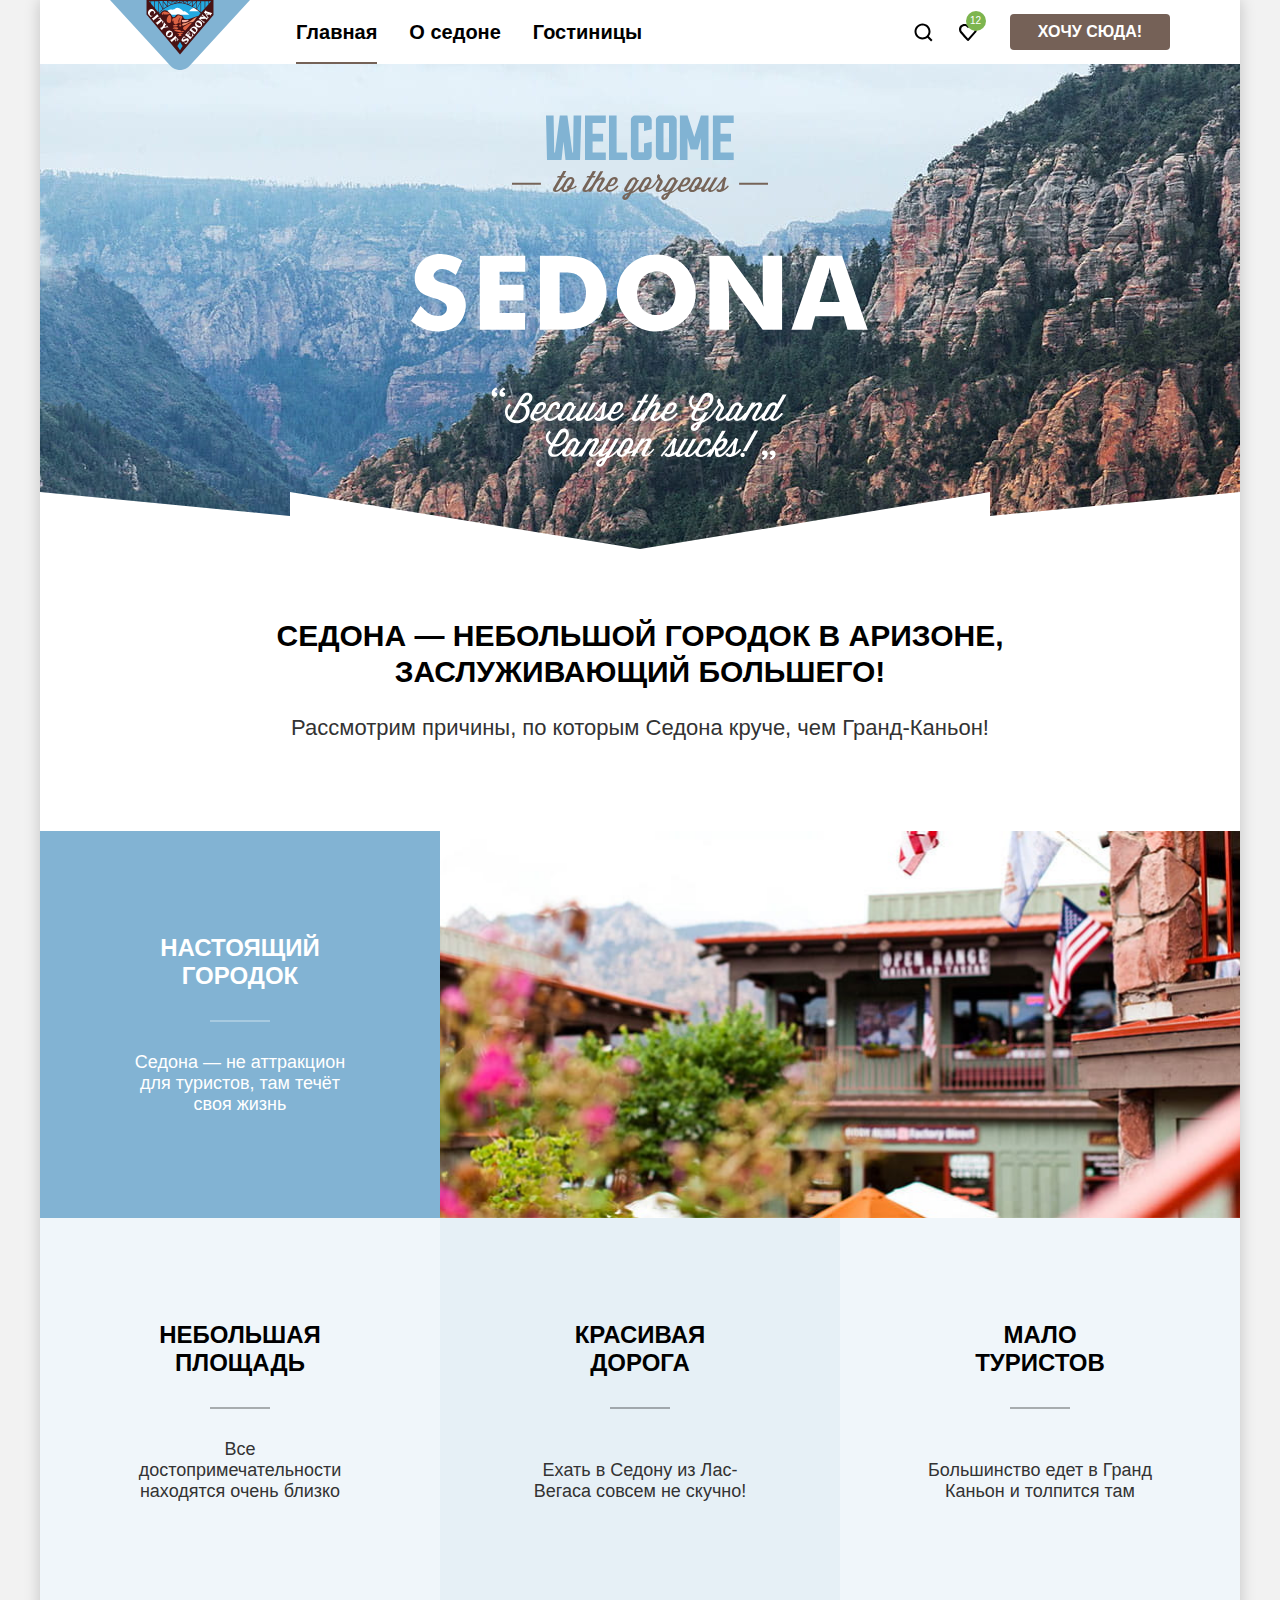
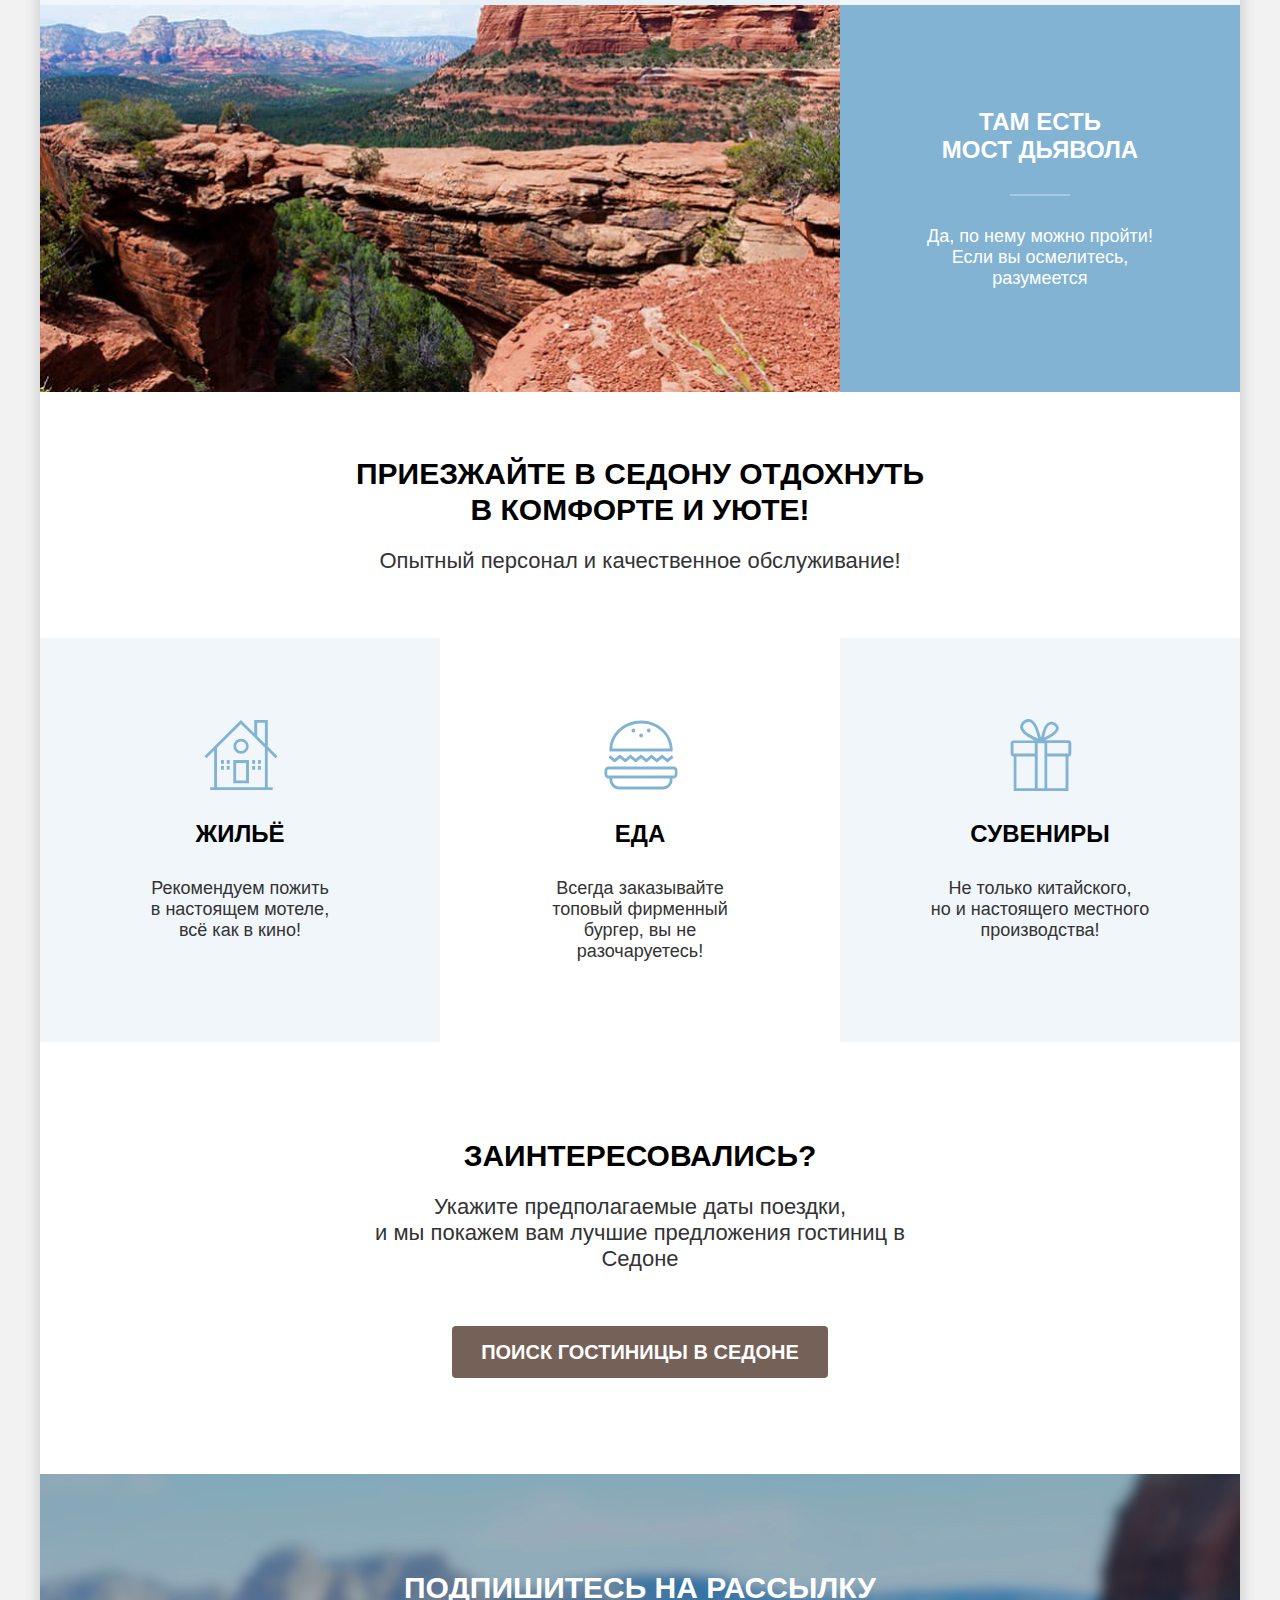
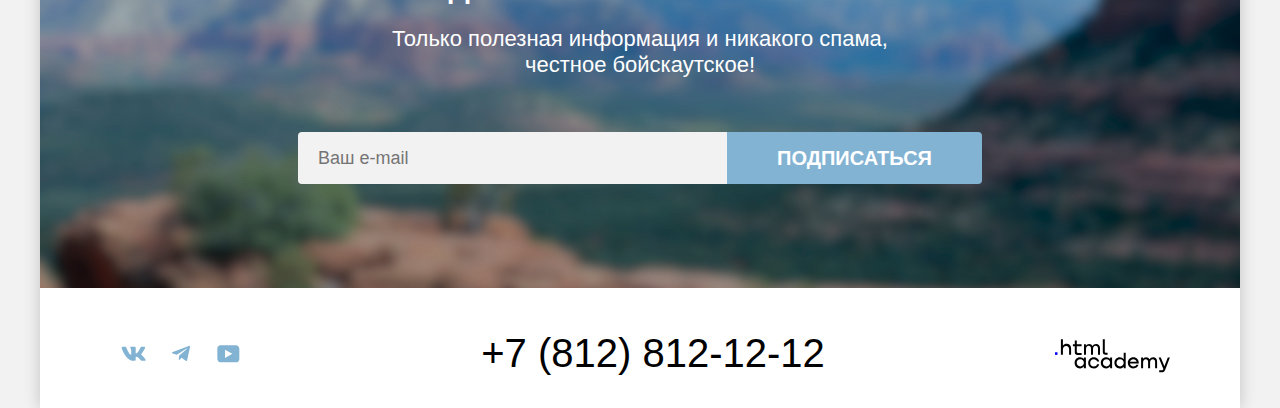
==== index.html @ 61ff50b8 "Вносит корректировки по декоративным элементам" ====
<!DOCTYPE html>
<html lang="ru">
  <head>
    <meta charset="utf-8">
    <title>HTML Academy: Седона</title>
    <link rel="stylesheet" href="styles/styles.css">
  </head>
  <body>
    <div class="page-container">
      <header class="page-header">
        <a class="nav-logo" href="index.html">
          <img class="logo" src="images/logo-sedona.svg" width="140" height="70" alt="Логотип города Седона">
        </a>

        <nav class="navigation">
          <ul class="navigation-list">
            <li class="navigation-item">
              <a class="navigation-link navigation-link-current" href="#">Главная</a>
            </li>
            <li class="navigation-item">
              <a class="navigation-link" href="#">О седоне</a>
            </li>
            <li class="navigation-item">
              <a class="navigation-link" href="catalog.html">Гостиницы</a>
            </li>
          </ul>

          <ul class="navigation-user">
            <li class="navigation-user-item">
              <a class="navigation-link navigation-link-search" href="#">
                <span class="visually-hidden">Поиск</span>
              </a>
            </li>
            <li class="navigation-user-item">
              <a class="navigation-link navigation-link-favorites" href="#">
                <span class="visually-hidden">Сохраненное</span>
                <span class="number-of-likes">12</span>
              </a>
            </li>
            <li class="navigation-button-item">
              <a class="button link-button" href="#">Хочу сюда!</a>
            </li>
          </ul>
        </nav>
      </header>

      <main class="main-index">

        <section class="hero">
          <h1 class="visually-hidden">Сайт поиска отелей в городке Седона</h1>
          <img class="hero-image" src="images/welcome-to-sedona.svg" width="458" height="352" alt="Welcome to the gorgeous Sedona. Because the Grand Canyon sucks!">
        </section>

        <section class="advantages">

          <h2 class="visually-hidden">Преимущества</h2>
          <p class="lead-section">Седона — небольшой городок в Аризоне, <br>заслуживающий большего!</p>
          <p class="text-section">Рассмотрим причины, по которым Седона круче, чем Гранд-Каньон!</p>

          <ul class="advantages-list">
            <li class="advantages-item advantages-real-town">
              <div class="advantages-text">
                <h3 class="caption">Настоящий <br>городок</h3>
                <p class="desc">Седона — не аттракцион для туристов, там течёт своя жизнь</p>
              </div>
              <img class="advantages-item-hotel" src="images/advantages-photo-1.jpg" width="800" height="385" alt="Внешний вид одного из отелей городка">
            </li>
            <li class="advantages-item advantages-small-square">
              <h3 class="caption">Небольшая <br>площадь</h3>
              <p class="desc">Все достопримечательности находятся очень близко</p>
            </li>
            <li class="advantages-item advantages-beautiful-road">
              <h3 class="caption">Красивая <br>дорога</h3>
              <p class="desc">Ехать в Седону из Лас-Вегаса совсем не скучно!</p>
            </li>
            <li class="advantages-item advantages-tourists">
              <h3 class="caption">Мало <br>туристов</h3>
              <p class="desc">Большинство едет в Гранд Каньон и толпится там</p>
            </li>
            <li class="advantages-item advantages-devils-bridge">
              <img class="advantages-item-canyon" src="images/advantages-photo-2.jpg" width="800" height="385" alt="Вид со смотровой площадки каньона">
              <div class="advantages-text">
                <h3 class="caption">Там есть <br>мост дьявола</h3>
                <p class="desc">Да, по нему можно пройти! Если вы осмелитесь, разумеется</p>
              </div>
            </li>
          </ul>
        </section>

        <section class="benefits">

          <h2 class="visually-hidden">Все для комфорта</h2>
          <span class="lead-section benefits-lead">Приезжайте в Седону отдохнуть<br> в комфорте и уюте!</span>
          <p class="text-section benefits-text">Опытный персонал и качественное обслуживание!</p>

          <ul class="benefits-list">
            <li class="benefits-item benefits-icon-house">
              <h3 class="caption">Жильё</h3>
              <p class="desc">Рекомендуем пожить <br>в настоящем мотеле, <br>всё как в кино!</p>
            </li>
            <li class="benefits-item benefits-item-foot">
              <h3 class="caption">Еда</h3>
              <p class="desc">Всегда заказывайте <br>топовый фирменный бургер, вы не разочаруетесь!</p>
            </li>
            <li class="benefits-item benefits-icon-present">
              <h3 class="caption">Сувениры</h3>
              <p class="desc">Не только китайского, <br>но и настоящего местного производства!</p>
            </li>
          </ul>
        </section>

        <section class="search-hotel">
          <div class="search-hotel-container">
            <h2 class="visually-hidden">Поиск гостиницы</h2>
            <span class="lead-section search-hotel-lead">Заинтересовались?</span>
            <p class="text-section search-hotel-text">Укажите предполагаемые даты поездки,<br>и мы покажем вам лучшие предложения гостиниц в Седоне</p>
            <a class="button link-button search-hotel-button" href="#">ПОИСК ГОСТИНИЦЫ В седоне</a>
          </div>
        </section>

        <section class="subscribe main-subscribe">
          <h2 class="visually-hidden">Подписка на рассылку</h2>
          <div class="subscribe-section">
            <span class="lead-section subscribe-lead">Подпишитесь на рассылку</span>
            <p class="text-section subscribe-text">Только полезная информация и никакого спама,<br> честное бойскаутское!</p>
            <form class="subscribe-form" action="https://echo.htmlacademy.ru/" method="post">
              <label class="visually-hidden" for="email-form">
                e-mail
              </label>
              <input class="e-mail" type="email" name="e-mail" id="email-form" placeholder="Ваш e-mail" required>
              <button class="button subscribe-button" type="submit">Подписаться</button>
            </form>
          </div>
        </section>

      </main>

      <footer class="page-footer">

        <section class="socials">
          <h2 class="visually-hidden">Мы в социальных сетях</h2>
          <ul class="socials-list">
            <li class="socials-item">
              <a class="socials-link" href="https://vk.com/htmlacademy">
                <svg aria-hidden="true" focusable="false" width="48" height="41" viewBox="0 0 48 41" fill="none" xmlns="http://www.w3.org/2000/svg">
                  <path fill-rule="evenodd" clip-rule="evenodd" d="M35.1164 14.8044C35.2824 14.2584 35.1164 13.8564 34.3214 13.8564H31.6964C31.0284 13.8564 30.7204 14.2034 30.5534 14.5864C30.5534 14.5864 29.2184 17.7824 27.3274 19.8584C26.7154 20.4604 26.4374 20.6514 26.1034 20.6514C25.9364 20.6514 25.6854 20.4604 25.6854 19.9134V14.8044C25.6854 14.1484 25.5014 13.8564 24.9454 13.8564H20.8174C20.4004 13.8564 20.1494 14.1604 20.1494 14.4494C20.1494 15.0704 21.0954 15.2144 21.1924 16.9624V20.7604C21.1924 21.5934 21.0394 21.7444 20.7054 21.7444C19.8154 21.7444 17.6504 18.5334 16.3654 14.8594C16.1164 14.1444 15.8644 13.8564 15.1934 13.8564H12.5664C11.8164 13.8564 11.6664 14.2034 11.6664 14.5864C11.6664 15.2684 12.5564 18.6564 15.8114 23.1374C17.9814 26.1974 21.0364 27.8564 23.8194 27.8564C25.4884 27.8564 25.6944 27.4884 25.6944 26.8534V24.5404C25.6944 23.8034 25.8524 23.6564 26.3814 23.6564C26.7714 23.6564 27.4384 23.8484 28.9964 25.3234C30.7764 27.0724 31.0694 27.8564 32.0714 27.8564H34.6964C35.4464 27.8564 35.8224 27.4884 35.6064 26.7604C35.3684 26.0364 34.5184 24.9854 33.3914 23.7384C32.7794 23.0284 31.8614 22.2634 31.5824 21.8804C31.1934 21.3894 31.3044 21.1704 31.5824 20.7334C31.5824 20.7334 34.7824 16.3074 35.1154 14.8044H35.1164Z" fill="#83B3D3"/>
                  </svg>
                <span class="visually-hidden">ВКонтакте</span>
              </a>
            </li>
            <li class="socials-item">
              <a class="socials-link" href="https://t.me/htmlacademy">
                <svg aria-hidden="true" focusable="false" width="48" height="41" viewBox="0 0 48 41" fill="none" xmlns="http://www.w3.org/2000/svg">
                  <path d="M31.785 12.9557L15.8405 19.1042C14.7523 19.5413 14.7586 20.1483 15.6408 20.419L19.7344 21.696L29.2058 15.7201C29.6537 15.4477 30.0629 15.5942 29.7265 15.8928L22.0528 22.8183H22.051L22.0528 22.8192L21.7705 27.0387C22.1841 27.0387 22.3667 26.8489 22.5987 26.625L24.5871 24.6915L28.7229 27.7464C29.4855 28.1664 30.0332 27.9506 30.2229 27.0405L32.9379 14.2453C33.2158 13.1311 32.5126 12.6266 31.785 12.9557Z" fill="currentColor"/>
                  </svg>
                <span class="visually-hidden">Телеграм</span>
              </a>
            </li>
            <li class="socials-item">
              <a class="socials-link" href="https://www.youtube.com/user/htmlacademyru">
                <svg aria-hidden="true" focusable="false" width="48" height="41" viewBox="0 0 48 41" fill="none" xmlns="http://www.w3.org/2000/svg">
                  <path d="M31.9402 12.3564H16.5074C14.6467 12.3564 13.3333 13.9502 13.3333 15.7564V25.8502C13.3333 27.7627 14.6467 29.3564 16.5074 29.3564H32.1591C33.8009 29.3564 35.3333 27.7627 35.3333 25.9564V15.7564C35.1143 13.9502 33.8009 12.3564 31.9402 12.3564ZM20.9949 24.8939V16.8189L28.3283 20.8564L20.9949 24.8939Z" fill="#83B3D3"/>
                  </svg>
                <span class="visually-hidden">Youtube</span>
              </a>
            </li>
          </ul>
        </section>

        <!--<div class="phone">-->
        <a class="phone-number" href="tel:+78128121212">+7 (812) 812-12-12</a>

        <a class="copyright-logo" href="https://htmlacademy.ru/">
          <svg width="115" height="34" viewBox="0 0 115 34" fill="currentColor" xmlns="http://www.w3.org/2000/svg">
            <path d="M0 13.2564V15.8564H2.5V13.2564H0Z" fill="currentColor"/>
            <path d="M11.6 4.85645C10 4.85645 8.8 5.55645 8 6.55645H7.9V0.356445H5.9V15.8564H7.9V10.5564C7.9 8.45645 9.2 6.95645 11.2 6.95645C13 6.95645 14.1 8.35645 14.1 10.1564V15.8564H16.1V9.75644C16.2 6.75644 14.3 4.85645 11.6 4.85645Z" fill="black"/>
            <path d="M26.6 5.15645H21.8V1.45645H19.8V5.25645H17.9V7.25645H19.8V13.2564C19.8 14.9564 20.8 15.9564 22.5 15.9564H26.6V13.9564H22.9C22.2 13.9564 21.8 13.5564 21.8 12.8564V7.15645H26.6V5.15645Z" fill="black"/>
            <path d="M41.1 4.95645C39.5 4.95645 38.2 5.75644 37.6 7.05645H37.5C36.9 5.85645 35.7 4.95645 34.1 4.95645C32.7 4.95645 31.6 5.75645 31 6.75645H30.9V5.15645H29V15.7564H31V10.3564C31 8.35645 32 6.85645 33.6 6.85645C35.1 6.85645 36 7.85645 36 9.45645V15.7564H38V10.1564C38 7.75645 39.4 6.85645 40.6 6.85645C42.1 6.85645 43 7.85645 43 9.45645V15.7564H45V9.25644C45.1 6.75644 43.6 4.95645 41.1 4.95645Z" fill="black"/>
            <path d="M47.8 13.0564C47.8 14.7564 48.8 15.7564 50.6 15.7564H52.6V13.7564H50.9C50.2 13.7564 49.8 13.3564 49.8 12.6564V0.356445H47.8V13.0564Z" fill="black"/>
            <path d="M28.9 20.0564C28 18.9564 26.7 18.2564 25 18.2564C21.9 18.2564 19.6 20.5564 19.6 23.8564C19.6 27.1564 21.9 29.4564 25 29.4564C26.8 29.4564 28 28.6564 28.8 27.5564H28.9V29.1564H30.9V18.5564H28.9V20.0564ZM25.3 27.4564C23.1 27.4564 21.7 25.8564 21.7 23.8564C21.7 21.8564 23.1 20.2564 25.3 20.2564C27.5 20.2564 28.9 21.8564 28.9 23.8564C28.9 25.7564 27.5 27.4564 25.3 27.4564Z" fill="black"/>
            <path d="M44.2 22.3564C43.7 19.9564 41.6 18.2564 38.8 18.2564C35.4 18.2564 33.2 20.7564 33.2 23.8564C33.2 26.9564 35.4 29.4564 38.8 29.4564C41.6 29.4564 43.7 27.6564 44.2 25.2564H42.1C41.7 26.5564 40.4 27.5564 38.8 27.5564C36.6 27.5564 35.2 25.9564 35.2 23.9564C35.2 21.9564 36.6 20.3564 38.8 20.3564C40.4 20.3564 41.6 21.3564 42.1 22.5564H44.2V22.3564Z" fill="black"/>
            <path d="M55.1 20.0564C54.2 18.9564 52.9 18.2564 51.2 18.2564C48.1 18.2564 45.8 20.5564 45.8 23.8564C45.8 27.1564 48.1 29.4564 51.2 29.4564C53 29.4564 54.2 28.6564 55 27.5564H55.1V29.1564H57.1V18.5564H55.1V20.0564ZM51.5 27.4564C49.3 27.4564 47.9 25.8564 47.9 23.8564C47.9 21.8564 49.3 20.2564 51.5 20.2564C53.7 20.2564 55.1 21.8564 55.1 23.8564C55.1 25.7564 53.6 27.4564 51.5 27.4564Z" fill="black"/>
            <path d="M68.7 20.1564C67.8 19.0564 66.5 18.2564 64.8 18.2564C61.7 18.2564 59.4 20.5564 59.4 23.8564C59.4 27.1564 61.6 29.4564 64.8 29.4564C66.5 29.4564 67.8 28.6564 68.6 27.6564H68.7V29.1564H70.7V13.7564H68.7V20.1564ZM65.1 27.4564C62.9 27.4564 61.5 25.8564 61.5 23.8564C61.5 21.8564 62.9 20.2564 65.1 20.2564C67.3 20.2564 68.7 21.8564 68.7 23.8564C68.6 25.8564 67.2 27.4564 65.1 27.4564Z" fill="black"/>
            <path d="M78.3 18.2564C75 18.2564 72.8 20.7564 72.8 23.8564C72.8 26.8564 74.9 29.4564 78.3 29.4564C80.8 29.4564 82.8 28.1564 83.5 25.8564H81.4C80.9 26.8564 79.8 27.4564 78.4 27.4564C76.5 27.4564 75.1 26.1564 75 24.5564H83.8C84 20.9564 81.8 18.2564 78.3 18.2564ZM78.3 20.1564C80 20.1564 81.3 21.1564 81.6 22.7564H75.1C75.4 21.2564 76.6 20.1564 78.3 20.1564Z" fill="black"/>
            <path d="M98.2 18.2564C96.6 18.2564 95.3 19.0564 94.6 20.2564H94.5C93.9 19.0564 92.7 18.2564 91.1 18.2564C89.7 18.2564 88.6 18.9564 88 20.0564V18.5564H86.1V29.1564H88.1V23.7564C88.1 21.7564 89.1 20.3564 90.7 20.2564C92.2 20.2564 93.1 21.2564 93.1 22.8564V29.1564H95.1V23.5564C95.1 21.1564 96.5 20.2564 97.7 20.2564C99.2 20.2564 100.1 21.2564 100.1 22.8564V29.1564H102.1V22.6564C102.2 20.0564 100.7 18.2564 98.2 18.2564Z" fill="black"/>
            <path d="M109.4 27.3564L105.8 18.4564H103.6L108.4 30.0564C108.1 30.9564 107.7 31.2564 106.7 31.2564H104.2V33.2564H106.7C108.5 33.2564 109.5 32.4564 110.2 30.6564L114.9 18.4564H112.8L109.4 27.3564Z" fill="black"/>
            </svg>
        </a>

      </footer>
    </div>
  </body>
</html>
---- styles/styles.css ----
@font-face{
  font-family: "PT Sans";
  font-weight: 400;
  font-style: normal;
  src: url(../fonts/ptsans-400.woff2) format(woff2);
  font-display: swap;
}

@font-face{
  font-family: "PT Sans";
  font-weight: 700;
  font-style: normal;
  src: url(../fonts/ptsans-700.woff2) format(woff2);
  font-display: swap;
}

html{
  height: 100%;
}

body{
  margin: 0;
  height: 100%;
  font-family: "PT Sans", sans-serif;
  font-size: 18px;
  line-height: 21px;
  color: #333333;
  background-color: #F2F2F2;
}

.button{
  font-family: inherit;
  color: #ffffff;
  text-align: center;
  text-decoration: none;
  text-transform: uppercase;
  background-color: #83B3D3;
  border-radius: 4px;
  font-size: 16px;
  font-weight: 700;
  line-height: 20px;
  padding: 8px 10px;
  box-sizing: border-box;
  border: none;
  cursor: pointer;
  display: inline-block;
}

.button:hover{
  background-color: #68A2CA;
}

.button:focus{
  background-color: #68A2CA;
}

.button:active{
  background-color: #68A2CA;
  color: #FFFFFF4D;
}

.button:disabled{
  background-color: #E5E5E5;
}

.link-button{
  font-family: inherit;
  background-color: #756157;
  display: block;
  cursor: pointer;
}

.link-button:hover{
  background-color: #615048;
}

.link-button:focus{
  background-color: #615048;
}

.link-button:active{
  background-color: #756157;
  color: #FFFFFF4D;
}

.link-button:disabled{
  background-color: #E5E5E5;
}

.active-button{
  background-color: #7DB54F;
}

.active-button:hover{
  background-color: #6C9E42;
}

.active-button:focus{
  background-color: #6C9E42;
}

.active-button:active{
  background-color: #7DB54F;
  color: #FFFFFF4D;
}

.active-button:disabled{
  background-color: #E5E5E5;
}

.visually-hidden {
  position: absolute;
  width: 1px;
  height: 1px;
  margin: -1px;
  padding: 0;
  border: none;
  clip: rect(0 0 0 0);
  overflow: hidden;
}

.page-container{
  display: flex;
  flex-direction: column;
  background-color: #ffffff;
  box-shadow: 0px 0px 15px 0px rgba(0, 0, 0, 0.20);
  min-height: 100%;
  margin: 0 auto;
  width: 1200px;
}

.page-header{
  display: flex;
  padding: 0 70px;
}

.nav-logo{
  margin-right: 30px;
  margin-bottom: -6px;
  display: block;
  z-index: 1;
}

.logo{
  display: block;
}

.navigation{
  display: flex;
  justify-content: space-between;
  width: 890px;
}

.navigation-link{
  font-family: inherit;
  font-size: 20px;
  line-height: 24px;
  font-weight: 700;
  color: #000000;
  text-decoration: none;
  display: block;
  padding: 20px 16px;
  position: relative;
}

.navigation-link-current::after{
  content: "";
  position: absolute;
  width: inherit;
  height: 2px;
  background-color: #756257;
  bottom: 0;
  left: 16px;
  right: 16px;
}

.navigation-list{
  margin: 0;
  padding: 0;
  display: flex;
  flex-wrap: wrap;
  align-items: center;
  list-style-type: none;
}

.navigation-user{
  margin: 0;
  padding: 0;
  display: flex;
  flex-wrap: wrap;
  align-items: center;
  list-style-type: none;
}

.navigation-link-search,
.navigation-link-favorites{
  box-sizing: border-box;
  min-width: 44px;
  min-height: 64px;
  padding: 12px 22px;
}

.navigation-link-search{
  background-image: url(../images/search.svg);
  background-position: center;
  background-repeat: no-repeat;
}

.navigation-link-favorites{
  display: flex;
  flex-direction: column-reverse;
  justify-content: flex-end;
  background-image: url(../images/heart.svg);
  background-position: center;
  background-repeat: no-repeat;
  padding: 0;
}

.number-of-likes{
  padding: 5px 5px 5px 4px;
  box-sizing: border-box;
  min-width: 20px;
  min-height: 20px;
  font-size: 10px;
  line-height: 10px;
  font-weight: 400;
  color: #ffffff;
  background-color: #7DB54F;
  border-radius: 10px;
  align-self: flex-end;
  margin: 11px 4px 33px 20px;
}

.navigation-button-item{
  margin-left: 20px;
  min-width: 160px;
}

.main-index,
.main-inner{
  flex-grow: 1;
  text-align: center;
}

.hero{
  color: #000000;
  background-color: rgba(131, 179, 211, 0.2);
  background-size: contain, cover;
  background-image: url(../images/divider.svg), url(../images/index-background.jpg);  /*отображается некорректно*/
  background-repeat: no-repeat;
  background-position: bottom, center;
  padding-top: 51px;
  padding-bottom: 82px;
  object-fit: cover;
  max-width: 100%;
  height: 100%;
}

.hero-image{
  margin-left: auto;
  margin-right: auto;
  display: block;
}

.lead-section{
  display: block;
  color: #000000;
  font-size: 30px;
  font-weight: 700;
  line-height: 36px;
  text-transform: uppercase;
  padding-top: 69px;
  margin-top: 0;
  margin-bottom: 25px;
}

.text-section{
  font-size: 22px;
  font-weight: 400;
  line-height: 26px;
  padding-bottom: 69px;
  margin: 0;
  margin-bottom: 21px;
}

.advantages-list{
  margin: 0;
  padding: 0;
  display: flex;
  flex-wrap: wrap;
  list-style-type: none;
}

.advantages-item{
  display: flex;
  justify-content: space-between;
  width: 100%;
}

.advantages-text{
  padding: 103px 85px;
}

.desc{
  font-size: 18px;
  font-weight: 400;
  line-height: 21px;
  padding: 0;
  margin: 0;
}

.caption{
  color: #000000;
  font-size: 24px;
  font-weight: 700;
  line-height: 28px;
  text-transform: uppercase;
  padding: 0;
  margin: 0;
}

.advantages-text .caption,
.advantages-text .desc{
  color: #ffffff;
}

.advantages-item-hotel,
.advantages-item-canyon{
  display: block;
  object-fit: cover;
  max-width: 100%;
  height: 100%;
}

.advantages-real-town,
.advantages-devils-bridge{
  background-color: #82B3D3;
  background-size: cover;
  background-repeat: no-repeat;
}

.advantages-small-square,
.advantages-tourists{
  background-color: rgba(131, 179, 211, 0.12);
  flex-direction: column;
  box-sizing: border-box;
  width: 400px;
  padding: 103px 85px;
}

.advantages-beautiful-road{
  background-color: rgba(131, 179, 211, 0.20);
  flex-direction: column;
  box-sizing: border-box;
  width: 400px;
  padding: 103px 85px;
}

.advantages-item .caption::after{
  content: "";
  display: block;
  border-bottom: 2px solid rgba(0, 0, 0, 0.30);
  width: 60px;
  margin: 30px auto;
}

.advantages-real-town .caption::after,
.advantages-devils-bridge .caption::after{
  border-color: #FFFFFF4D;
}

.benefits-lead{
  display: block;
  padding-top: 64px;
  margin-bottom: 20px;
}

.benefits-text{
  margin: 0;
  padding-bottom: 64px;
}

.benefits-list{
  margin: 0;
  padding: 0;
  display: flex;
  flex-wrap: wrap;
  list-style-type: none;
}

.benefits-item{
  background-color: rgba(131, 179, 211, 0.12);
  display: flex;
  flex-direction: column;
  box-sizing: border-box;
  width: 400px;
  padding: 152px 85px 80px 85px;
  background-size: 75px 72px;
  background-repeat: no-repeat;
  background-position: 50% 81px;
}

.benefits-item .caption{
  margin-top: 30px;
  margin-bottom: 30px;
}

.benefits-icon-house{
  background-image: url(../images/icon-house-advantage.svg);
}

.benefits-item-foot{
  background-color: #ffffff;
  background-image: url(../images/icon-burger-advantage.svg);
}

.benefits-icon-present{
  background-image: url(../images/icon-present-advantage.svg);
}

.search-hotel{
 padding: 96px 304px;
}

.search-hotel-container{
  min-width: 592px;
  align-items: center;
}

.search-hotel-lead{
  padding: 0;
  margin-bottom: 20px;
}

.search-hotel-text{
  padding: 0;
  margin-bottom: 54px;
}

.search-hotel-button{
  width: 376px;
  box-sizing: border-box;
  font-size: 20px;
  font-weight: 700;
  line-height: 36px;
  color: #ffffff;
  margin: 0 auto;
}

.subscribe{
  padding: 96px 258px 104px 258px;
}

.subscribe-section{
  width: 684px;
}

.subscribe-section .lead-section{
  margin-bottom: 20px;
  padding: 0;
}

.subscribe-section .text-section{
  margin-bottom: 54px;
  padding: 0;
}

.subscribe-form{
  display: flex;
  width: 100%;
}

.main-subscribe{
  color: #ffffff;
  background-color: #82B3D3;
  background-image: url(../images/subscribe-background.jpg);
  background-repeat: no-repeat;
  background-size: cover;
  object-fit: cover;
  max-width: 100%;
  height: 100%;
}

.subscribe-lead,
.subscribe-text{
  color: #ffffff;
}

.e-mail{
  font-family: inherit;
  color: #000000;
  font-size: 18px;
  font-weight: 400;
  line-height: 24px;
  background-color: #F2F2F2;
  padding: 12px 20px;
  width: 412px;
  border-radius: 4px 0px 0px 4px;
  border: none;
}

.subscribe-button{
  font-size: 20px;
  font-weight: 700;
  line-height: 36px;
  padding: 8px 50px;
  width: auto;
  border-radius: 0px 4px 4px 0px;
}

.subscribe-button:disabled{
  background-color: #E5E5E5;
}

.page-footer{
  display: flex;
  justify-content: space-between;
  padding: 40px 70px 30px 70px;
}

.socials{
  align-self: center;
}

.socials-list{
  padding: 0;
  margin: 0;
  display: flex;
  flex-wrap: wrap;
  list-style-type: none;
}

.socials-link{
  display: block;
  min-width: 47px;
  min-height: 40px;
  text-decoration: none;
  position: relative;
}

.socials-link svg{
  position: absolute;
  top: 0;
  right: 0;
  bottom: 0;
  left: 0;
  margin: auto;
  color: #83B3D3;
}

.socials-link:hover{
  color: #68A2CA;
}

.socials-link:focus{
  color: #68A2CA;
}

.socials-link:active{
  color: #68A2CA4D;
}

.phone-number{
  min-width: 331px;
  color: #000000;
  font-size: 40px;
  font-weight: 400;
  line-height: 40px;
  text-transform: uppercase;
  text-decoration: none;
  padding: 5px 0;
  margin: 0 auto;
}

.phone-number:hover,
.copyright-logo:hover{
  color: #756157;
}

.phone-number:focus,
.copyright-logo:focus{
  color: #756157;
}

.phone-number:active,
.copyright-logo:active{
  color: #7561574D;
}

/*.phone{
  padding: 5px 194px 5px 195px;
  margin: 0 auto;
}*/

.copyright-logo{
  display: block;
  align-self: flex-end;
}

.filter-content{
  color: #ffffff;
  background-color: #82B3D3;
  background-size: cover;
  background-image: url(../images/filter-content-background.jpg);
  background-repeat: no-repeat;
  object-fit: cover;
  max-width: 100%;
  height: 100%;
}

.filter-container{
  padding: 35px 70px 70px 70px;
}

.content-title{
  padding: 0;
  margin: 0;
  margin-bottom: 8px;
  font-size: 60px;
  font-weight: 700;
  line-height: 78px;
  text-align: left;
}

.breadcrumbs{
  padding: 0;
  margin: 0;
  margin-bottom: 40px;
  display: flex;
  flex-wrap: wrap;
  gap: 28px;
  text-align: left;
  list-style-type: none;
  align-items: center;
}

.breadcrumbs-link{
  display: block;
  font-family: inherit;
  color: inherit;
  text-decoration: none;
  font-size: 16px;
  font-weight: 400;
  line-height: 21px;
}

.breadcrumbs-link-home{
  background-image: url(../images/breadcrumbs-house.svg);
  background-repeat: no-repeat;
  background-size: 12px 12px;
  width: 13px;
  height: 13px;
  padding-bottom: 2px;
  background-position: center;
}

.breadcrumbs-item{
  position: relative;
}

.breadcrumbs-item::after{
  content: "";
  position: absolute;
  background-image: url(../images/arrow.svg);
  background-repeat: no-repeat;
  background-size: contain;
  width: 8px;
  height: 10px;
  top: 3px;
  right: -18px;
}

.breadcrumbs-item:last-child::after{
  content: none;
}

.breadcrumbs-link:hover{
  color: #FFFFFF99;
}

.breadcrumbs-link:focus{
  color: #FFFFFF;
}

.breadcrumbs-link:active{
  color: #FFFFFF4D;
}

.filter{
  display: flex;
  flex-wrap: wrap;
  /*justify-content: space-between;*/
}

.filter-group{
  border: none;
  text-align: left;
  margin: 0;
  padding: 0;
}

.filter-group-infrastucture,
.filter-group-price{
  margin-right: 70px;
}

.filter-title{
  font-size: 20px;
  font-weight: 700;
  line-height: 24px;
  margin-bottom: 32px;
}

.filter-list{
  padding: 0;
  margin: 0;
  list-style-type: none;
  font-weight: 400;
  line-height: 23px;
}

.checkbox-input{
  width: 20px;
  height: 20px;
  background-color: #FFFFFF;
}

.filter-price{
  margin-left: auto;
  display: flex;
  justify-content: space-between;
}

.price-list,
.filter-buttons{
  padding: 0;
  margin: 0;
  list-style: none;
}

.filter-button{
  width: 191px;
  margin-bottom: 32px;
}

.filter-button-reset{
  border: 3px solid transparent;
  background-color: transparent;
  width: 191px;
}

.filter-button-reset:hover{
  background-color: transparent;
  color: #FFFFFF;
  opacity: 0.6;
}

.filter-button-reset:focus{
  background-color: transparent;
  border-color:  #83B3D3;
  border-radius: 4px;
}

.filter-button-reset:active{
  background-color: transparent;
  color: #FFFFFF4D;
}

.filter-button-reset:disabled{
  background-color: #FFFFFF;
}

.catalog{
  padding: 50px 70px 60px 70px;
}

.select{
  display: flex;
  flex-wrap: wrap;
  margin-bottom: 40px;
}

.select-caption{
  margin: 0;
  margin-right: auto;
  font-size: 30px;
  font-weight: 700;
  line-height: 36px;
  align-self: center;
}

.select-control{
  width: 292px;
  padding: 12px 20px 11px;
  margin-right: 70px;
  box-sizing: border-box;
  border-radius: 4px;
  border: 2px solid #E5E5E5;
  font-size: 18px;
  font-weight: 400;
  line-height: 21px;
  appearance: none;
  background-image: url(../images/vector.svg);
  background-repeat: no-repeat;
  background-position: 260px 20px;
}

.select-control:hover{
  border-color: #68A2CA;
}

.select-control:focus{
  border-color: #68A2CA;
}

.select-control:disabled{
  border-color: #0000004D;
}

.view-button-box{
  display: flex;
  flex-wrap: wrap;
  gap: 8px;
}

.view-button-link{
  width: 48px;
  height: 48px;
  padding: 17px 16px;
  box-sizing: border-box;
  color: #000000;
  text-decoration: none;
  position: relative;
  border-radius: 4px;
  border: 2px solid #E5E5E5;
}

.view-button-link svg{
  position: absolute;
  top: 0;
  right: 0;
  bottom: 0;
  left: 0;
  margin: auto;
}

.view-button-link:hover{
  border-color: #000000;
}

.view-button-link:focus{
  border-color: #68A2CA;
}

.view-button-link:active{
  border-color: #000000;
}

.catalog-list{
  padding: 0;
  margin: 0;
  margin-bottom: 40px;
  list-style-type: none;
  display: grid;
  grid-template-columns: repeat(3, 340px);
  gap: 20px;
}

.card-item{
  padding: 20px;
  box-sizing: border-box;
  border: 1px solid #E6E6E6;
  border-radius: 4px;
  display: grid;
  grid-template-columns: repeat(2, 140px);
  grid-template-rows: 212px 1fr;
  gap: 16px 20px;
}

.card-item-link{
  grid-column: 1/-1;
}

.card-item-link img{
  display: block;
  object-fit: contain;
  max-width: 100%;
}

.card-header-link{
  color: #000000;
  text-decoration: none;
  grid-column: 1/-1;
}

.card-header{
  font-size: 24px;
  font-weight: 700;
  line-height: 28px;
  margin: 0;
  text-align: left;
}

.card-item-hotel,
.card-item-price{
  font-size: 18px;
  font-weight: 400;
  line-height: 21px;
  text-align: left;
  margin: 0;
}

.card-item-price{
  text-align: right;
  align-self: center;
}

.stars{
  margin: auto 0;
  background-image: url(../images/star.svg);
  background-repeat: space no-repeat;
  height: 17px;
}

.stars-4{
  width: 89px;
}

.stars-3{
  width: 66px;
}

.stars-2{
  width: 42px;
}

.card-raiting{
  color: #333333;
  font-size: 16px;
  font-weight: 400;
  line-height: 20px;
  text-transform: uppercase;
  background-color: #F2F2F2;
  border-radius: 4px;
  width: 140px;
  margin: 0;
  padding: 9px 22px 8px 23px;
  box-sizing: border-box;
}

.pagination{
  list-style-type: none;
  margin: 0;
  margin-top: 40px;
  padding: 0;
  display: flex;
  flex-wrap: wrap;
  gap: 8px;
}

.pagination-link{
  display: block;
  min-width: 60px;
  height: 60px;
  padding: 11px 0 13px 0;
  box-sizing: border-box;
  background-color: #82B3D3;
  border: 1px solid #82B3D3;
  border-radius: 4px;
  font-family: inherit;
  color: #ffffff;
  font-size: 20px;
  font-weight: 700;
  line-height: 36px;
  text-transform: uppercase;
  text-align: center;
  text-decoration: none;
}

.pagination-current{
  color: #000000;
  background-color: #F2F2F2;
  border: none
}

.pagination-item-next{
  display: block;
  min-width: 60px;
  height: 60px;
  padding: 16px 0 18px 0;
  box-sizing: border-box;
  align-items: center;
  justify-content: center;
  text-align: center;
  font-size: 22px;
  font-weight: 400;
  line-height: 26px;
  color: #000000;
  background-color: #F2F2F2;
  border-radius: 4px;
  text-align: center;
}

.last-pagination-link{
  padding: 11px 18px 13px 18px;
}

.pagination-link:hover{
  background-color: #68A2CA;
}

.pagination-link:focus{
  background-color: #68A2CA;
}

.pagination-link:active{
  color: #FFFFFF4D;
}

.pagination-current:hover{
  background-color: #F2F2F2;
}

.pagination-current:focus{
  background-color: #F2F2F2;
}

.pagination-current:active{
  background-color: #F2F2F2;
}
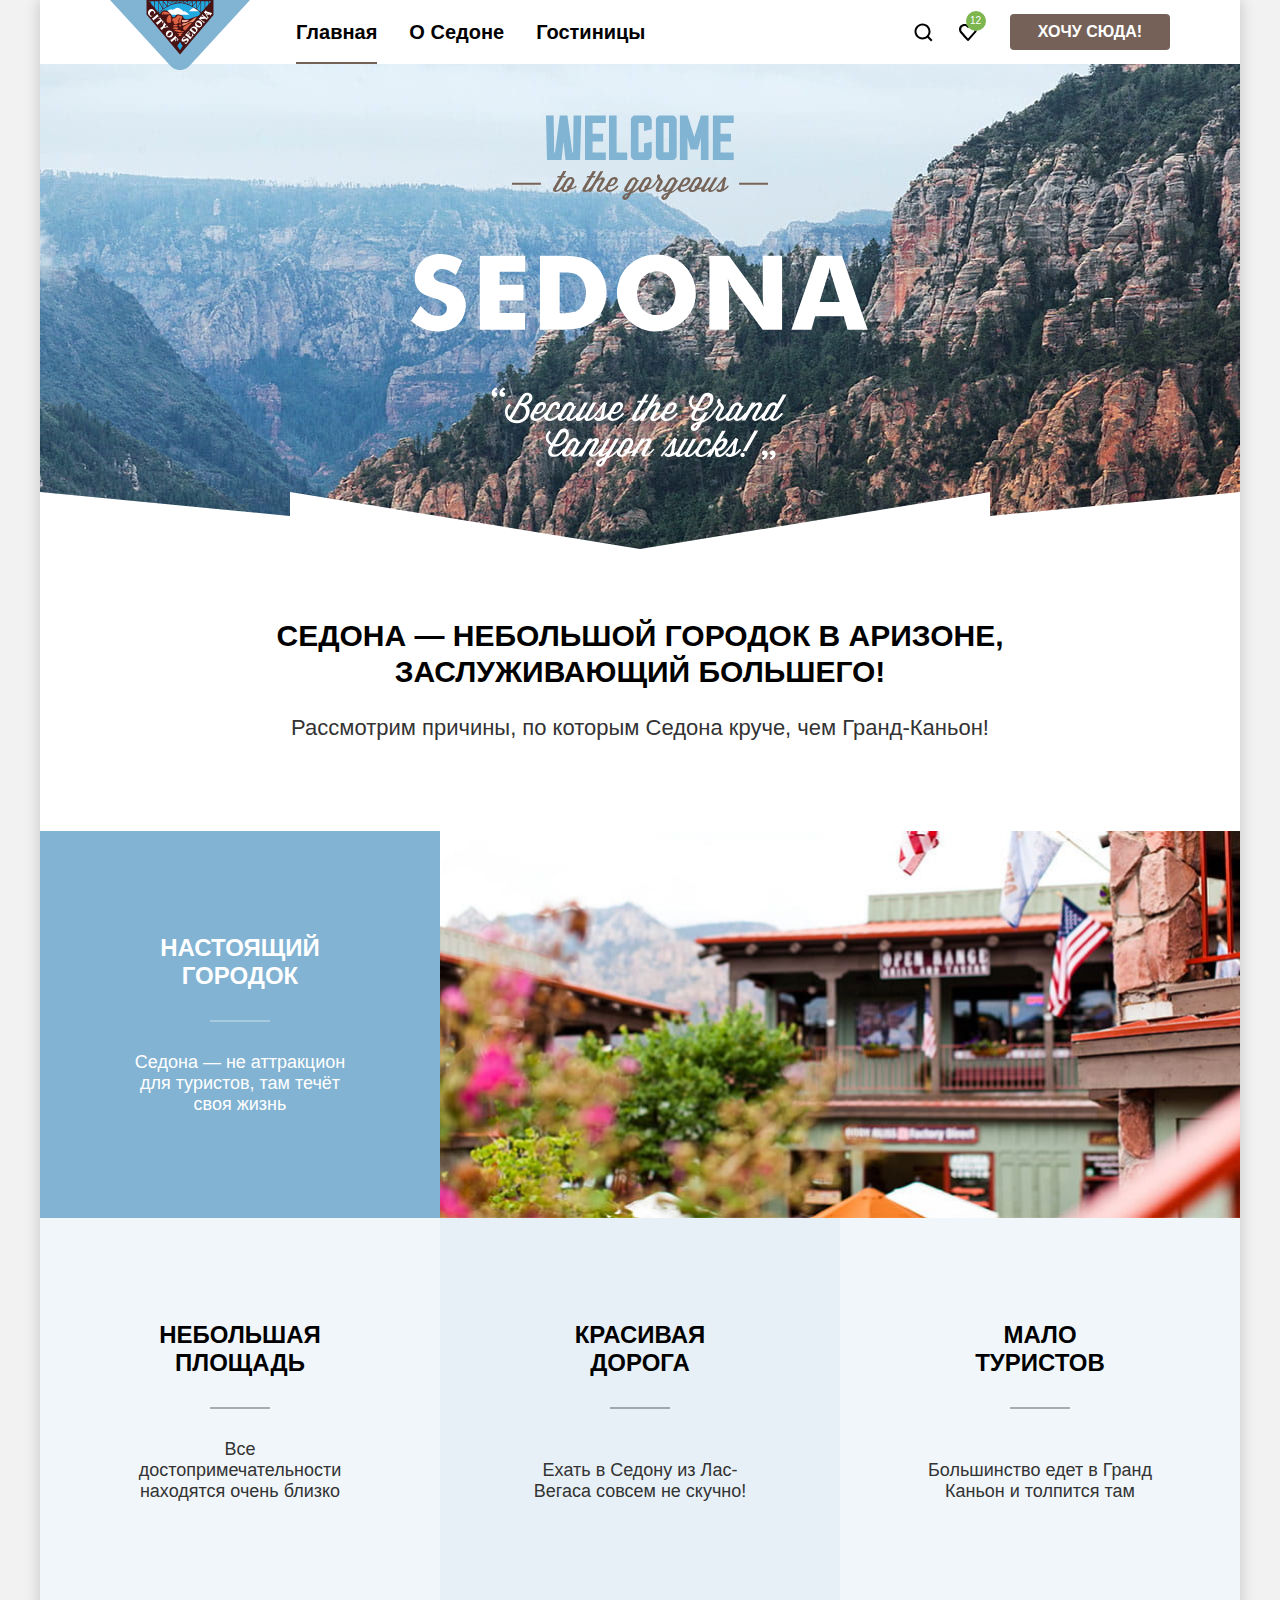
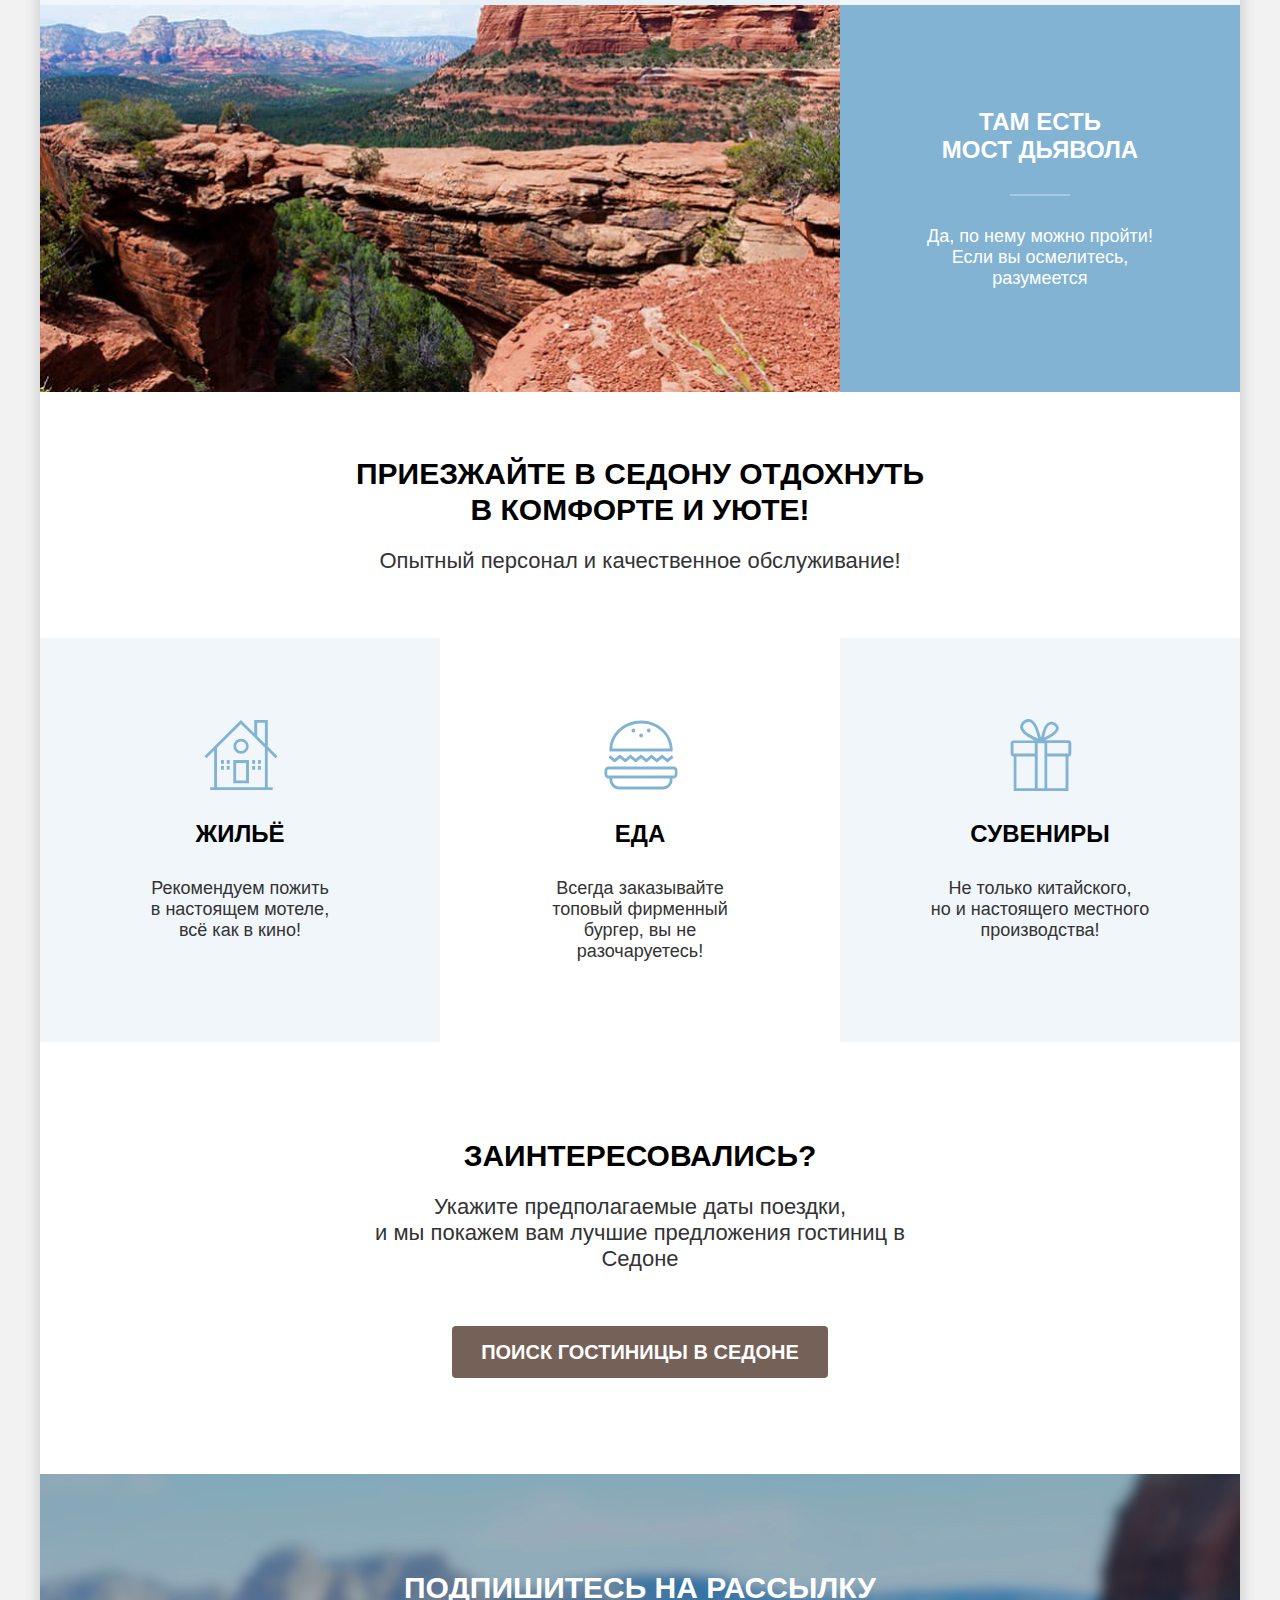
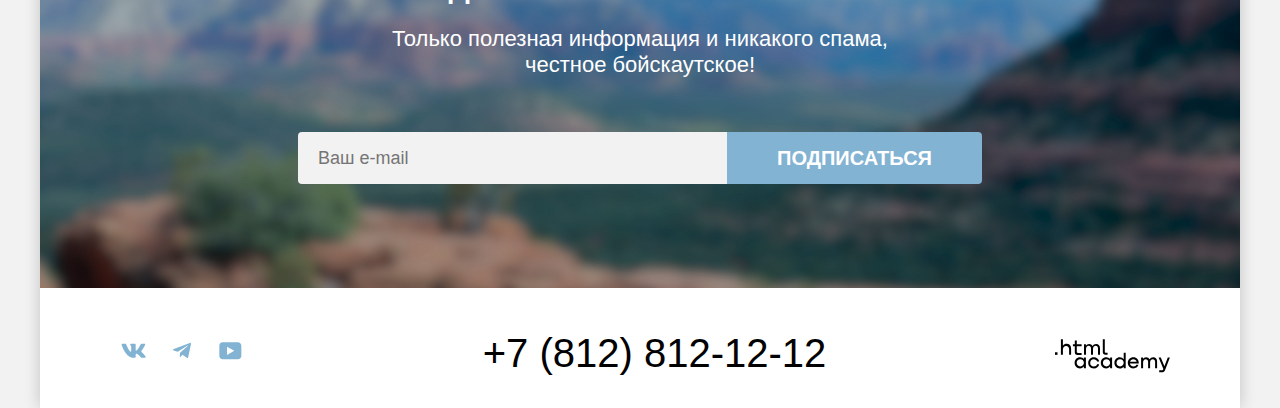
==== commit a5b9814d: "Merge pull request #6 from NargizaSalikhova/master" ====
--- a/index.html
+++ b/index.html
@@ -143,7 +143,7 @@
             <li class="socials-item">
               <a class="socials-link" href="https://vk.com/htmlacademy">
                 <svg aria-hidden="true" focusable="false" width="48" height="41" viewBox="0 0 48 41" fill="none" xmlns="http://www.w3.org/2000/svg">
-                  <path fill-rule="evenodd" clip-rule="evenodd" d="M35.1164 14.8044C35.2824 14.2584 35.1164 13.8564 34.3214 13.8564H31.6964C31.0284 13.8564 30.7204 14.2034 30.5534 14.5864C30.5534 14.5864 29.2184 17.7824 27.3274 19.8584C26.7154 20.4604 26.4374 20.6514 26.1034 20.6514C25.9364 20.6514 25.6854 20.4604 25.6854 19.9134V14.8044C25.6854 14.1484 25.5014 13.8564 24.9454 13.8564H20.8174C20.4004 13.8564 20.1494 14.1604 20.1494 14.4494C20.1494 15.0704 21.0954 15.2144 21.1924 16.9624V20.7604C21.1924 21.5934 21.0394 21.7444 20.7054 21.7444C19.8154 21.7444 17.6504 18.5334 16.3654 14.8594C16.1164 14.1444 15.8644 13.8564 15.1934 13.8564H12.5664C11.8164 13.8564 11.6664 14.2034 11.6664 14.5864C11.6664 15.2684 12.5564 18.6564 15.8114 23.1374C17.9814 26.1974 21.0364 27.8564 23.8194 27.8564C25.4884 27.8564 25.6944 27.4884 25.6944 26.8534V24.5404C25.6944 23.8034 25.8524 23.6564 26.3814 23.6564C26.7714 23.6564 27.4384 23.8484 28.9964 25.3234C30.7764 27.0724 31.0694 27.8564 32.0714 27.8564H34.6964C35.4464 27.8564 35.8224 27.4884 35.6064 26.7604C35.3684 26.0364 34.5184 24.9854 33.3914 23.7384C32.7794 23.0284 31.8614 22.2634 31.5824 21.8804C31.1934 21.3894 31.3044 21.1704 31.5824 20.7334C31.5824 20.7334 34.7824 16.3074 35.1154 14.8044H35.1164Z" fill="#83B3D3"/>
+                  <path fill-rule="evenodd" clip-rule="evenodd" d="M35.1164 14.8044C35.2824 14.2584 35.1164 13.8564 34.3214 13.8564H31.6964C31.0284 13.8564 30.7204 14.2034 30.5534 14.5864C30.5534 14.5864 29.2184 17.7824 27.3274 19.8584C26.7154 20.4604 26.4374 20.6514 26.1034 20.6514C25.9364 20.6514 25.6854 20.4604 25.6854 19.9134V14.8044C25.6854 14.1484 25.5014 13.8564 24.9454 13.8564H20.8174C20.4004 13.8564 20.1494 14.1604 20.1494 14.4494C20.1494 15.0704 21.0954 15.2144 21.1924 16.9624V20.7604C21.1924 21.5934 21.0394 21.7444 20.7054 21.7444C19.8154 21.7444 17.6504 18.5334 16.3654 14.8594C16.1164 14.1444 15.8644 13.8564 15.1934 13.8564H12.5664C11.8164 13.8564 11.6664 14.2034 11.6664 14.5864C11.6664 15.2684 12.5564 18.6564 15.8114 23.1374C17.9814 26.1974 21.0364 27.8564 23.8194 27.8564C25.4884 27.8564 25.6944 27.4884 25.6944 26.8534V24.5404C25.6944 23.8034 25.8524 23.6564 26.3814 23.6564C26.7714 23.6564 27.4384 23.8484 28.9964 25.3234C30.7764 27.0724 31.0694 27.8564 32.0714 27.8564H34.6964C35.4464 27.8564 35.8224 27.4884 35.6064 26.7604C35.3684 26.0364 34.5184 24.9854 33.3914 23.7384C32.7794 23.0284 31.8614 22.2634 31.5824 21.8804C31.1934 21.3894 31.3044 21.1704 31.5824 20.7334C31.5824 20.7334 34.7824 16.3074 35.1154 14.8044H35.1164Z" fill="currentColor"/>
                   </svg>
                 <span class="visually-hidden">ВКонтакте</span>
               </a>
@@ -159,7 +159,7 @@
             <li class="socials-item">
               <a class="socials-link" href="https://www.youtube.com/user/htmlacademyru">
                 <svg aria-hidden="true" focusable="false" width="48" height="41" viewBox="0 0 48 41" fill="none" xmlns="http://www.w3.org/2000/svg">
-                  <path d="M31.9402 12.3564H16.5074C14.6467 12.3564 13.3333 13.9502 13.3333 15.7564V25.8502C13.3333 27.7627 14.6467 29.3564 16.5074 29.3564H32.1591C33.8009 29.3564 35.3333 27.7627 35.3333 25.9564V15.7564C35.1143 13.9502 33.8009 12.3564 31.9402 12.3564ZM20.9949 24.8939V16.8189L28.3283 20.8564L20.9949 24.8939Z" fill="#83B3D3"/>
+                  <path d="M31.9402 12.3564H16.5074C14.6467 12.3564 13.3333 13.9502 13.3333 15.7564V25.8502C13.3333 27.7627 14.6467 29.3564 16.5074 29.3564H32.1591C33.8009 29.3564 35.3333 27.7627 35.3333 25.9564V15.7564C35.1143 13.9502 33.8009 12.3564 31.9402 12.3564ZM20.9949 24.8939V16.8189L28.3283 20.8564L20.9949 24.8939Z" fill="currentColor"/>
                   </svg>
                 <span class="visually-hidden">Youtube</span>
               </a>
@@ -167,23 +167,22 @@
           </ul>
         </section>
 
-        <!--<div class="phone">-->
         <a class="phone-number" href="tel:+78128121212">+7 (812) 812-12-12</a>
 
         <a class="copyright-logo" href="https://htmlacademy.ru/">
-          <svg width="115" height="34" viewBox="0 0 115 34" fill="currentColor" xmlns="http://www.w3.org/2000/svg">
+          <svg aria-hidden="true" focusable="false" width="115" height="34" viewBox="0 0 115 34" fill="none" xmlns="http://www.w3.org/2000/svg">
             <path d="M0 13.2564V15.8564H2.5V13.2564H0Z" fill="currentColor"/>
-            <path d="M11.6 4.85645C10 4.85645 8.8 5.55645 8 6.55645H7.9V0.356445H5.9V15.8564H7.9V10.5564C7.9 8.45645 9.2 6.95645 11.2 6.95645C13 6.95645 14.1 8.35645 14.1 10.1564V15.8564H16.1V9.75644C16.2 6.75644 14.3 4.85645 11.6 4.85645Z" fill="black"/>
-            <path d="M26.6 5.15645H21.8V1.45645H19.8V5.25645H17.9V7.25645H19.8V13.2564C19.8 14.9564 20.8 15.9564 22.5 15.9564H26.6V13.9564H22.9C22.2 13.9564 21.8 13.5564 21.8 12.8564V7.15645H26.6V5.15645Z" fill="black"/>
-            <path d="M41.1 4.95645C39.5 4.95645 38.2 5.75644 37.6 7.05645H37.5C36.9 5.85645 35.7 4.95645 34.1 4.95645C32.7 4.95645 31.6 5.75645 31 6.75645H30.9V5.15645H29V15.7564H31V10.3564C31 8.35645 32 6.85645 33.6 6.85645C35.1 6.85645 36 7.85645 36 9.45645V15.7564H38V10.1564C38 7.75645 39.4 6.85645 40.6 6.85645C42.1 6.85645 43 7.85645 43 9.45645V15.7564H45V9.25644C45.1 6.75644 43.6 4.95645 41.1 4.95645Z" fill="black"/>
-            <path d="M47.8 13.0564C47.8 14.7564 48.8 15.7564 50.6 15.7564H52.6V13.7564H50.9C50.2 13.7564 49.8 13.3564 49.8 12.6564V0.356445H47.8V13.0564Z" fill="black"/>
-            <path d="M28.9 20.0564C28 18.9564 26.7 18.2564 25 18.2564C21.9 18.2564 19.6 20.5564 19.6 23.8564C19.6 27.1564 21.9 29.4564 25 29.4564C26.8 29.4564 28 28.6564 28.8 27.5564H28.9V29.1564H30.9V18.5564H28.9V20.0564ZM25.3 27.4564C23.1 27.4564 21.7 25.8564 21.7 23.8564C21.7 21.8564 23.1 20.2564 25.3 20.2564C27.5 20.2564 28.9 21.8564 28.9 23.8564C28.9 25.7564 27.5 27.4564 25.3 27.4564Z" fill="black"/>
-            <path d="M44.2 22.3564C43.7 19.9564 41.6 18.2564 38.8 18.2564C35.4 18.2564 33.2 20.7564 33.2 23.8564C33.2 26.9564 35.4 29.4564 38.8 29.4564C41.6 29.4564 43.7 27.6564 44.2 25.2564H42.1C41.7 26.5564 40.4 27.5564 38.8 27.5564C36.6 27.5564 35.2 25.9564 35.2 23.9564C35.2 21.9564 36.6 20.3564 38.8 20.3564C40.4 20.3564 41.6 21.3564 42.1 22.5564H44.2V22.3564Z" fill="black"/>
-            <path d="M55.1 20.0564C54.2 18.9564 52.9 18.2564 51.2 18.2564C48.1 18.2564 45.8 20.5564 45.8 23.8564C45.8 27.1564 48.1 29.4564 51.2 29.4564C53 29.4564 54.2 28.6564 55 27.5564H55.1V29.1564H57.1V18.5564H55.1V20.0564ZM51.5 27.4564C49.3 27.4564 47.9 25.8564 47.9 23.8564C47.9 21.8564 49.3 20.2564 51.5 20.2564C53.7 20.2564 55.1 21.8564 55.1 23.8564C55.1 25.7564 53.6 27.4564 51.5 27.4564Z" fill="black"/>
-            <path d="M68.7 20.1564C67.8 19.0564 66.5 18.2564 64.8 18.2564C61.7 18.2564 59.4 20.5564 59.4 23.8564C59.4 27.1564 61.6 29.4564 64.8 29.4564C66.5 29.4564 67.8 28.6564 68.6 27.6564H68.7V29.1564H70.7V13.7564H68.7V20.1564ZM65.1 27.4564C62.9 27.4564 61.5 25.8564 61.5 23.8564C61.5 21.8564 62.9 20.2564 65.1 20.2564C67.3 20.2564 68.7 21.8564 68.7 23.8564C68.6 25.8564 67.2 27.4564 65.1 27.4564Z" fill="black"/>
-            <path d="M78.3 18.2564C75 18.2564 72.8 20.7564 72.8 23.8564C72.8 26.8564 74.9 29.4564 78.3 29.4564C80.8 29.4564 82.8 28.1564 83.5 25.8564H81.4C80.9 26.8564 79.8 27.4564 78.4 27.4564C76.5 27.4564 75.1 26.1564 75 24.5564H83.8C84 20.9564 81.8 18.2564 78.3 18.2564ZM78.3 20.1564C80 20.1564 81.3 21.1564 81.6 22.7564H75.1C75.4 21.2564 76.6 20.1564 78.3 20.1564Z" fill="black"/>
-            <path d="M98.2 18.2564C96.6 18.2564 95.3 19.0564 94.6 20.2564H94.5C93.9 19.0564 92.7 18.2564 91.1 18.2564C89.7 18.2564 88.6 18.9564 88 20.0564V18.5564H86.1V29.1564H88.1V23.7564C88.1 21.7564 89.1 20.3564 90.7 20.2564C92.2 20.2564 93.1 21.2564 93.1 22.8564V29.1564H95.1V23.5564C95.1 21.1564 96.5 20.2564 97.7 20.2564C99.2 20.2564 100.1 21.2564 100.1 22.8564V29.1564H102.1V22.6564C102.2 20.0564 100.7 18.2564 98.2 18.2564Z" fill="black"/>
-            <path d="M109.4 27.3564L105.8 18.4564H103.6L108.4 30.0564C108.1 30.9564 107.7 31.2564 106.7 31.2564H104.2V33.2564H106.7C108.5 33.2564 109.5 32.4564 110.2 30.6564L114.9 18.4564H112.8L109.4 27.3564Z" fill="black"/>
+            <path d="M11.6 4.85645C10 4.85645 8.8 5.55645 8 6.55645H7.9V0.356445H5.9V15.8564H7.9V10.5564C7.9 8.45645 9.2 6.95645 11.2 6.95645C13 6.95645 14.1 8.35645 14.1 10.1564V15.8564H16.1V9.75644C16.2 6.75644 14.3 4.85645 11.6 4.85645Z" fill="currentColor"/>
+            <path d="M26.6 5.15645H21.8V1.45645H19.8V5.25645H17.9V7.25645H19.8V13.2564C19.8 14.9564 20.8 15.9564 22.5 15.9564H26.6V13.9564H22.9C22.2 13.9564 21.8 13.5564 21.8 12.8564V7.15645H26.6V5.15645Z" fill="currentColor"/>
+            <path d="M41.1 4.95645C39.5 4.95645 38.2 5.75644 37.6 7.05645H37.5C36.9 5.85645 35.7 4.95645 34.1 4.95645C32.7 4.95645 31.6 5.75645 31 6.75645H30.9V5.15645H29V15.7564H31V10.3564C31 8.35645 32 6.85645 33.6 6.85645C35.1 6.85645 36 7.85645 36 9.45645V15.7564H38V10.1564C38 7.75645 39.4 6.85645 40.6 6.85645C42.1 6.85645 43 7.85645 43 9.45645V15.7564H45V9.25644C45.1 6.75644 43.6 4.95645 41.1 4.95645Z" fill="currentColor"/>
+            <path d="M47.8 13.0564C47.8 14.7564 48.8 15.7564 50.6 15.7564H52.6V13.7564H50.9C50.2 13.7564 49.8 13.3564 49.8 12.6564V0.356445H47.8V13.0564Z" fill="currentColor"/>
+            <path d="M28.9 20.0564C28 18.9564 26.7 18.2564 25 18.2564C21.9 18.2564 19.6 20.5564 19.6 23.8564C19.6 27.1564 21.9 29.4564 25 29.4564C26.8 29.4564 28 28.6564 28.8 27.5564H28.9V29.1564H30.9V18.5564H28.9V20.0564ZM25.3 27.4564C23.1 27.4564 21.7 25.8564 21.7 23.8564C21.7 21.8564 23.1 20.2564 25.3 20.2564C27.5 20.2564 28.9 21.8564 28.9 23.8564C28.9 25.7564 27.5 27.4564 25.3 27.4564Z" fill="currentColor"/>
+            <path d="M44.2 22.3564C43.7 19.9564 41.6 18.2564 38.8 18.2564C35.4 18.2564 33.2 20.7564 33.2 23.8564C33.2 26.9564 35.4 29.4564 38.8 29.4564C41.6 29.4564 43.7 27.6564 44.2 25.2564H42.1C41.7 26.5564 40.4 27.5564 38.8 27.5564C36.6 27.5564 35.2 25.9564 35.2 23.9564C35.2 21.9564 36.6 20.3564 38.8 20.3564C40.4 20.3564 41.6 21.3564 42.1 22.5564H44.2V22.3564Z" fill="currentColor"/>
+            <path d="M55.1 20.0564C54.2 18.9564 52.9 18.2564 51.2 18.2564C48.1 18.2564 45.8 20.5564 45.8 23.8564C45.8 27.1564 48.1 29.4564 51.2 29.4564C53 29.4564 54.2 28.6564 55 27.5564H55.1V29.1564H57.1V18.5564H55.1V20.0564ZM51.5 27.4564C49.3 27.4564 47.9 25.8564 47.9 23.8564C47.9 21.8564 49.3 20.2564 51.5 20.2564C53.7 20.2564 55.1 21.8564 55.1 23.8564C55.1 25.7564 53.6 27.4564 51.5 27.4564Z" fill="currentColor"/>
+            <path d="M68.7 20.1564C67.8 19.0564 66.5 18.2564 64.8 18.2564C61.7 18.2564 59.4 20.5564 59.4 23.8564C59.4 27.1564 61.6 29.4564 64.8 29.4564C66.5 29.4564 67.8 28.6564 68.6 27.6564H68.7V29.1564H70.7V13.7564H68.7V20.1564ZM65.1 27.4564C62.9 27.4564 61.5 25.8564 61.5 23.8564C61.5 21.8564 62.9 20.2564 65.1 20.2564C67.3 20.2564 68.7 21.8564 68.7 23.8564C68.6 25.8564 67.2 27.4564 65.1 27.4564Z" fill="currentColor"/>
+            <path d="M78.3 18.2564C75 18.2564 72.8 20.7564 72.8 23.8564C72.8 26.8564 74.9 29.4564 78.3 29.4564C80.8 29.4564 82.8 28.1564 83.5 25.8564H81.4C80.9 26.8564 79.8 27.4564 78.4 27.4564C76.5 27.4564 75.1 26.1564 75 24.5564H83.8C84 20.9564 81.8 18.2564 78.3 18.2564ZM78.3 20.1564C80 20.1564 81.3 21.1564 81.6 22.7564H75.1C75.4 21.2564 76.6 20.1564 78.3 20.1564Z" fill="currentColor"/>
+            <path d="M98.2 18.2564C96.6 18.2564 95.3 19.0564 94.6 20.2564H94.5C93.9 19.0564 92.7 18.2564 91.1 18.2564C89.7 18.2564 88.6 18.9564 88 20.0564V18.5564H86.1V29.1564H88.1V23.7564C88.1 21.7564 89.1 20.3564 90.7 20.2564C92.2 20.2564 93.1 21.2564 93.1 22.8564V29.1564H95.1V23.5564C95.1 21.1564 96.5 20.2564 97.7 20.2564C99.2 20.2564 100.1 21.2564 100.1 22.8564V29.1564H102.1V22.6564C102.2 20.0564 100.7 18.2564 98.2 18.2564Z" fill="currentColor"/>
+            <path d="M109.4 27.3564L105.8 18.4564H103.6L108.4 30.0564C108.1 30.9564 107.7 31.2564 106.7 31.2564H104.2V33.2564H106.7C108.5 33.2564 109.5 32.4564 110.2 30.6564L114.9 18.4564H112.8L109.4 27.3564Z" fill="currentColor"/>
             </svg>
         </a>
 
--- a/styles/styles.css
+++ b/styles/styles.css
@@ -46,17 +46,15 @@
   display: inline-block;
 }
 
-.button:hover{
-  background-color: #68A2CA;
-}
-
+.button:hover,
 .button:focus{
   background-color: #68A2CA;
 }
 
-.button:active{
-  background-color: #68A2CA;
-  color: #FFFFFF4D;
+.button:active,
+.link-button:active,
+.active-button:active{
+  opacity: 0.3;
 }
 
 .button:disabled{
@@ -70,42 +68,18 @@
   cursor: pointer;
 }
 
-.link-button:hover{
-  background-color: #615048;
-}
-
+.link-button:hover,
 .link-button:focus{
   background-color: #615048;
 }
 
-.link-button:active{
-  background-color: #756157;
-  color: #FFFFFF4D;
-}
-
-.link-button:disabled{
-  background-color: #E5E5E5;
-}
-
 .active-button{
   background-color: #7DB54F;
 }
 
-.active-button:hover{
-  background-color: #6C9E42;
-}
-
+.active-button:hover,
 .active-button:focus{
   background-color: #6C9E42;
-}
-
-.active-button:active{
-  background-color: #7DB54F;
-  color: #FFFFFF4D;
-}
-
-.active-button:disabled{
-  background-color: #E5E5E5;
 }
 
 .visually-hidden {
@@ -158,9 +132,14 @@
   font-weight: 700;
   color: #000000;
   text-decoration: none;
+  text-transform: capitalize;
   display: block;
   padding: 20px 16px;
   position: relative;
+}
+
+.navigation-link:hover{
+  opacity: 0.6;
 }
 
 .navigation-link-current::after{
@@ -508,10 +487,6 @@
   border-radius: 0px 4px 4px 0px;
 }
 
-.subscribe-button:disabled{
-  background-color: #E5E5E5;
-}
-
 .page-footer{
   display: flex;
   justify-content: space-between;
@@ -535,16 +510,6 @@
   min-width: 47px;
   min-height: 40px;
   text-decoration: none;
-  position: relative;
-}
-
-.socials-link svg{
-  position: absolute;
-  top: 0;
-  right: 0;
-  bottom: 0;
-  left: 0;
-  margin: auto;
   color: #83B3D3;
 }
 
@@ -587,14 +552,10 @@
   color: #7561574D;
 }
 
-/*.phone{
-  padding: 5px 194px 5px 195px;
-  margin: 0 auto;
-}*/
-
 .copyright-logo{
   display: block;
   align-self: flex-end;
+  color: #000000;
 }
 
 .filter-content{
@@ -658,32 +619,28 @@
   position: relative;
 }
 
-.breadcrumbs-item::after{
+.breadcrumbs-item::before{
   content: "";
   position: absolute;
   background-image: url(../images/arrow.svg);
   background-repeat: no-repeat;
   background-size: contain;
-  width: 8px;
+  width: 7px;
   height: 10px;
-  top: 3px;
-  right: -18px;
-}
-
-.breadcrumbs-item:last-child::after{
+  top: 7px;
+  left: -17px;
+}
+
+.breadcrumbs-item:first-child::before{
   content: none;
 }
 
 .breadcrumbs-link:hover{
-  color: #FFFFFF99;
-}
-
-.breadcrumbs-link:focus{
-  color: #FFFFFF;
+  opacity: 0.6;
 }
 
 .breadcrumbs-link:active{
-  color: #FFFFFF4D;
+  opacity: 0.3;
 }
 
 .filter{
@@ -719,10 +676,41 @@
   line-height: 23px;
 }
 
-.checkbox-input{
+.filter-item{
+  margin-bottom: 16px;
+}
+
+.filter-item:last-child{
+  margin-bottom: 0;
+}
+
+.control-input{
   width: 20px;
   height: 20px;
   background-color: #FFFFFF;
+  appearance: none;
+  margin: 0;
+  margin-right: 16px;
+}
+
+input[type="checkbox"]{
+  border-radius: 4px;
+}
+
+.filter-group-infrastucture input[checked]{
+  background-image: url(../images/tick.svg);
+  background-repeat: no-repeat;
+  background-position: center;
+}
+
+input[type="radio"]{
+  border-radius: 50%;
+}
+
+.filter-group-apartment input[checked]{
+  background-image: url(../images/tick-circle.svg);
+  background-repeat: no-repeat;
+  background-position: center;
 }
 
 .filter-price{
@@ -738,8 +726,31 @@
   list-style: none;
 }
 
+.price-list{
+  display: flex;
+  justify-content: space-between;
+  align-items: center;
+}
+
+.price-input{
+  appearance: none;
+  width: 143px;
+  padding: 12px 20px;
+  box-sizing: border-box;
+  border: none;
+}
+
+.price-from .price-input{
+  border-radius: 4px 0 0 4px;
+}
+
+.price-to .price-input{
+  border-radius: 0 4px 4px 0;
+}
+
 .filter-button{
   width: 191px;
+  margin-top: 56px;
   margin-bottom: 32px;
 }
 
@@ -766,10 +777,6 @@
   color: #FFFFFF4D;
 }
 
-.filter-button-reset:disabled{
-  background-color: #FFFFFF;
-}
-
 .catalog{
   padding: 50px 70px 60px 70px;
 }
@@ -802,7 +809,7 @@
   appearance: none;
   background-image: url(../images/vector.svg);
   background-repeat: no-repeat;
-  background-position: 260px 20px;
+  background-position: right 20px top 20px;
 }
 
 .select-control:hover{
@@ -830,18 +837,23 @@
   box-sizing: border-box;
   color: #000000;
   text-decoration: none;
-  position: relative;
   border-radius: 4px;
   border: 2px solid #E5E5E5;
-}
-
-.view-button-link svg{
-  position: absolute;
-  top: 0;
-  right: 0;
-  bottom: 0;
-  left: 0;
-  margin: auto;
+  background-repeat: no-repeat;
+  background-size: 16px 14px;
+  background-position: center;
+}
+
+.button-table-view{
+  background-image: url(../images/icon-table-view.svg);
+}
+
+.button-large-view{
+  background-image: url(../images/icon-large-view.svg);
+}
+
+.button-list-view{
+  background-image: url(../images/icon-list-view.svg);
 }
 
 .view-button-link:hover{
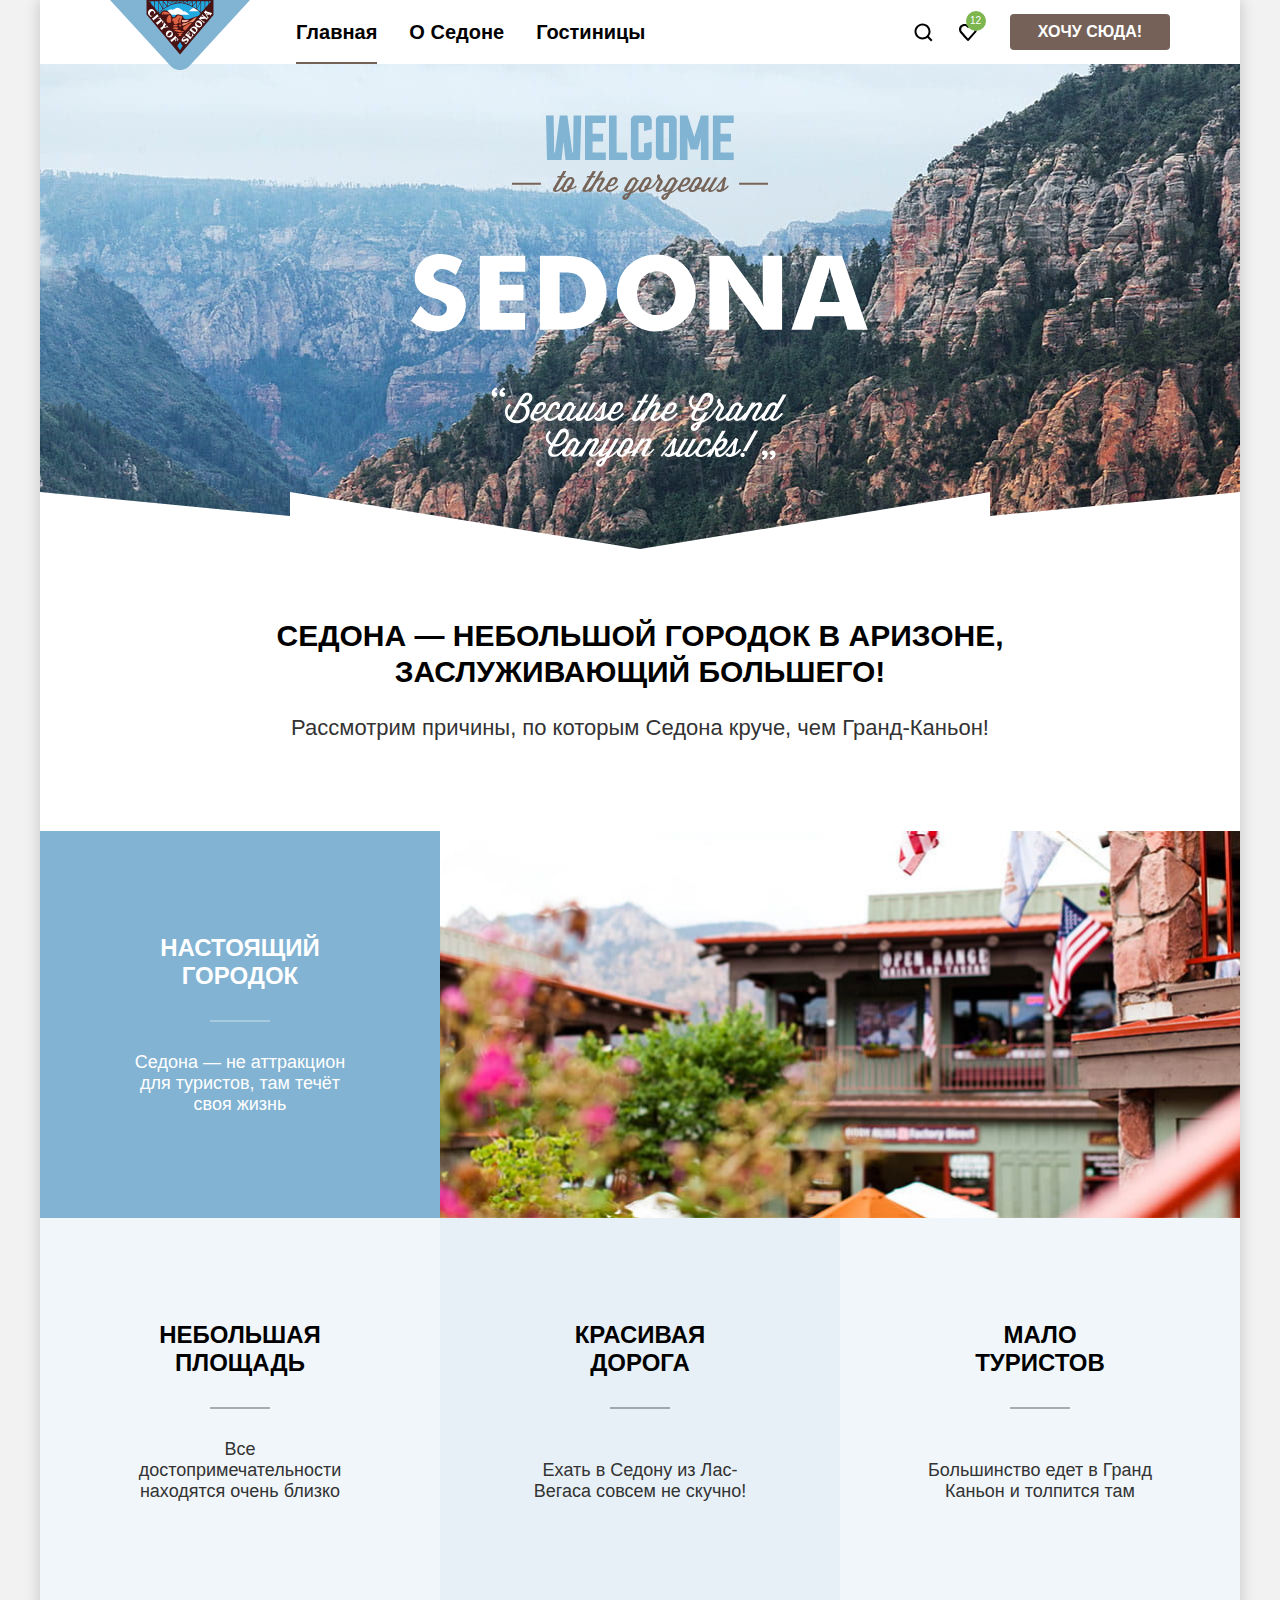
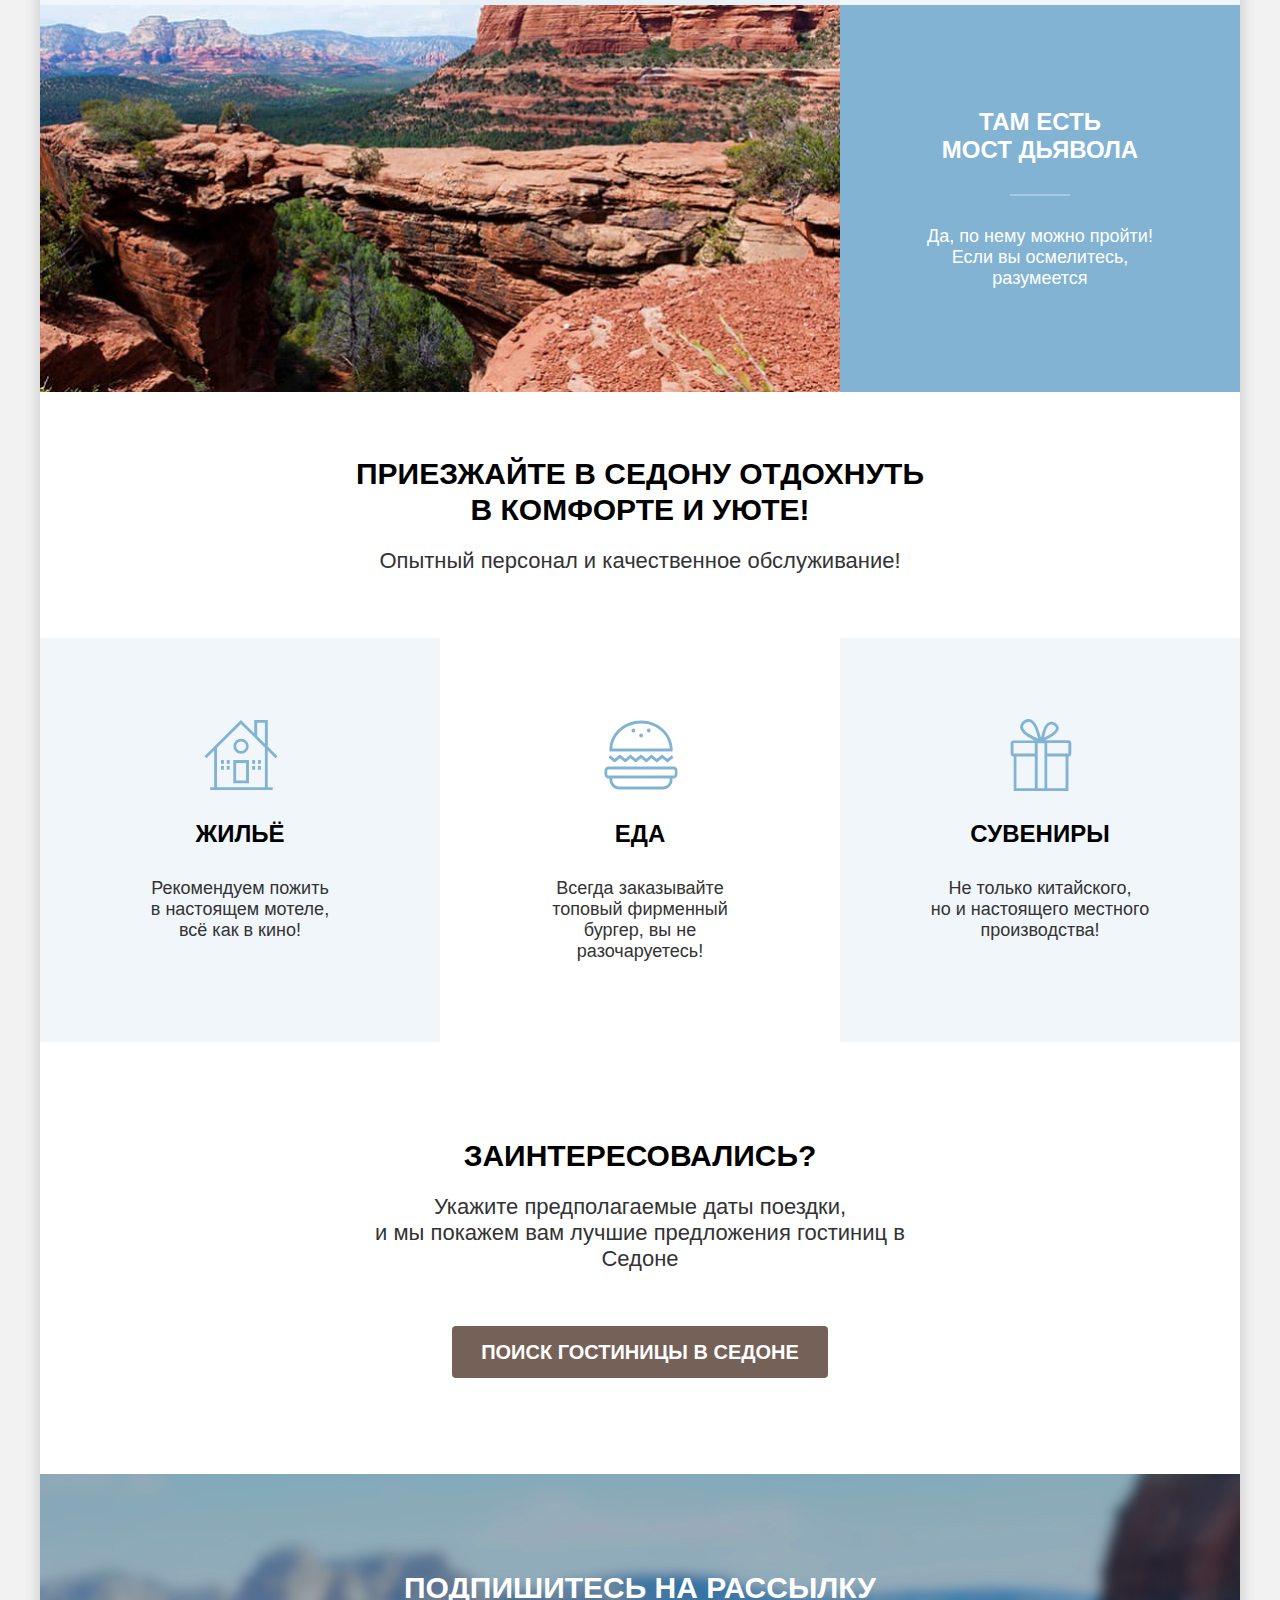
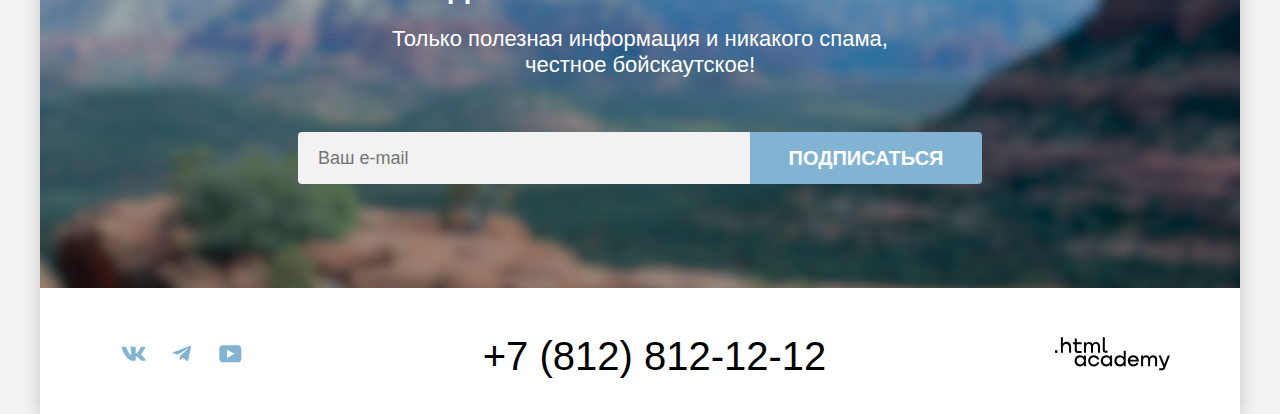
==== commit ddf24056: "Редактирует модальное окно" ====
--- a/index.html
+++ b/index.html
@@ -3,13 +3,14 @@
   <head>
     <meta charset="utf-8">
     <title>HTML Academy: Седона</title>
+    <link rel="icon" type="image/png" sizes="32x32" href="images/favicon-32x32.png">
     <link rel="stylesheet" href="styles/styles.css">
   </head>
   <body>
     <div class="page-container">
       <header class="page-header">
         <a class="nav-logo" href="index.html">
-          <img class="logo" src="images/logo-sedona.svg" width="140" height="70" alt="Логотип города Седона">
+          <img class="logo" src="images/logo-sedona.svg" width="140" height="70" alt="Логотип города Седона.">
         </a>
 
         <nav class="navigation">
@@ -53,8 +54,7 @@
 
         <section class="advantages">
 
-          <h2 class="visually-hidden">Преимущества</h2>
-          <p class="lead-section">Седона — небольшой городок в Аризоне, <br>заслуживающий большего!</p>
+          <h2 class="lead-section">Седона — небольшой городок в Аризоне, <br>заслуживающий большего!</h2>
           <p class="text-section">Рассмотрим причины, по которым Седона круче, чем Гранд-Каньон!</p>
 
           <ul class="advantages-list">
@@ -63,7 +63,7 @@
                 <h3 class="caption">Настоящий <br>городок</h3>
                 <p class="desc">Седона — не аттракцион для туристов, там течёт своя жизнь</p>
               </div>
-              <img class="advantages-item-hotel" src="images/advantages-photo-1.jpg" width="800" height="385" alt="Внешний вид одного из отелей городка">
+              <img class="advantages-item-hotel" src="images/advantages-photo-1.jpg" width="800" height="385" alt="Внешний вид одного из отелей городка.">
             </li>
             <li class="advantages-item advantages-small-square">
               <h3 class="caption">Небольшая <br>площадь</h3>
@@ -78,7 +78,7 @@
               <p class="desc">Большинство едет в Гранд Каньон и толпится там</p>
             </li>
             <li class="advantages-item advantages-devils-bridge">
-              <img class="advantages-item-canyon" src="images/advantages-photo-2.jpg" width="800" height="385" alt="Вид со смотровой площадки каньона">
+              <img class="advantages-item-canyon" src="images/advantages-photo-2.jpg" width="800" height="385" alt="Вид со смотровой площадки каньона.">
               <div class="advantages-text">
                 <h3 class="caption">Там есть <br>мост дьявола</h3>
                 <p class="desc">Да, по нему можно пройти! Если вы осмелитесь, разумеется</p>
@@ -89,8 +89,7 @@
 
         <section class="benefits">
 
-          <h2 class="visually-hidden">Все для комфорта</h2>
-          <span class="lead-section benefits-lead">Приезжайте в Седону отдохнуть<br> в комфорте и уюте!</span>
+          <h2 class="lead-section benefits-lead">Приезжайте в Седону отдохнуть<br> в комфорте и уюте!</h2>
           <p class="text-section benefits-text">Опытный персонал и качественное обслуживание!</p>
 
           <ul class="benefits-list">
@@ -170,7 +169,7 @@
         <a class="phone-number" href="tel:+78128121212">+7 (812) 812-12-12</a>
 
         <a class="copyright-logo" href="https://htmlacademy.ru/">
-          <svg aria-hidden="true" focusable="false" width="115" height="34" viewBox="0 0 115 34" fill="none" xmlns="http://www.w3.org/2000/svg">
+          <svg role="img" aria-label="Логотип копирайта." aria-hidden="true" focusable="false" width="115" height="34" viewBox="0 0 115 34" fill="none" xmlns="http://www.w3.org/2000/svg">
             <path d="M0 13.2564V15.8564H2.5V13.2564H0Z" fill="currentColor"/>
             <path d="M11.6 4.85645C10 4.85645 8.8 5.55645 8 6.55645H7.9V0.356445H5.9V15.8564H7.9V10.5564C7.9 8.45645 9.2 6.95645 11.2 6.95645C13 6.95645 14.1 8.35645 14.1 10.1564V15.8564H16.1V9.75644C16.2 6.75644 14.3 4.85645 11.6 4.85645Z" fill="currentColor"/>
             <path d="M26.6 5.15645H21.8V1.45645H19.8V5.25645H17.9V7.25645H19.8V13.2564C19.8 14.9564 20.8 15.9564 22.5 15.9564H26.6V13.9564H22.9C22.2 13.9564 21.8 13.5564 21.8 12.8564V7.15645H26.6V5.15645Z" fill="currentColor"/>
--- a/styles/styles.css
+++ b/styles/styles.css
@@ -1,24 +1,24 @@
-@font-face{
+@font-face {
   font-family: "PT Sans";
   font-weight: 400;
   font-style: normal;
-  src: url(../fonts/ptsans-400.woff2) format(woff2);
+  src: url("../fonts/ptsans-400.woff2") format(woff2);
   font-display: swap;
 }
 
-@font-face{
+@font-face {
   font-family: "PT Sans";
   font-weight: 700;
   font-style: normal;
-  src: url(../fonts/ptsans-700.woff2) format(woff2);
+  src: url("../fonts/ptsans-700.woff2") format(woff2);
   font-display: swap;
 }
 
-html{
+html {
   height: 100%;
 }
 
-body{
+body {
   margin: 0;
   height: 100%;
   font-family: "PT Sans", sans-serif;
@@ -28,7 +28,7 @@
   background-color: #F2F2F2;
 }
 
-.button{
+.button {
   font-family: inherit;
   color: #ffffff;
   text-align: center;
@@ -46,39 +46,39 @@
   display: inline-block;
 }
 
+.link-button {
+  font-family: inherit;
+  background-color: #756157;
+  display: block;
+  cursor: pointer;
+}
+
+.active-button {
+  background-color: #7DB54F;
+}
+
 .button:hover,
-.button:focus{
+.button:focus {
   background-color: #68A2CA;
 }
 
 .button:active,
 .link-button:active,
-.active-button:active{
+.active-button:active {
   opacity: 0.3;
 }
 
-.button:disabled{
+.button:disabled {
   background-color: #E5E5E5;
 }
 
-.link-button{
-  font-family: inherit;
-  background-color: #756157;
-  display: block;
-  cursor: pointer;
-}
-
 .link-button:hover,
-.link-button:focus{
+.link-button:focus {
   background-color: #615048;
 }
 
-.active-button{
-  background-color: #7DB54F;
-}
-
 .active-button:hover,
-.active-button:focus{
+.active-button:focus {
   background-color: #6C9E42;
 }
 
@@ -93,39 +93,44 @@
   overflow: hidden;
 }
 
-.page-container{
+img{
+  max-width: 100%;
+  object-fit: contain;
+}
+
+.page-container {
   display: flex;
   flex-direction: column;
   background-color: #ffffff;
-  box-shadow: 0px 0px 15px 0px rgba(0, 0, 0, 0.20);
+  box-shadow: 0 0 15px 0 rgba(0, 0, 0, 0.20);
   min-height: 100%;
   margin: 0 auto;
   width: 1200px;
 }
 
-.page-header{
+.page-header {
   display: flex;
   padding: 0 70px;
 }
 
-.nav-logo{
+.nav-logo {
   margin-right: 30px;
   margin-bottom: -6px;
   display: block;
   z-index: 1;
 }
 
-.logo{
-  display: block;
-}
-
-.navigation{
+.logo {
+  display: block;
+}
+
+.navigation {
   display: flex;
   justify-content: space-between;
   width: 890px;
 }
 
-.navigation-link{
+.navigation-link {
   font-family: inherit;
   font-size: 20px;
   line-height: 24px;
@@ -138,11 +143,15 @@
   position: relative;
 }
 
-.navigation-link:hover{
+.navigation-link:hover {
   opacity: 0.6;
 }
 
-.navigation-link-current::after{
+.navigation-link:active {
+  opacity: 0.3;
+}
+
+.navigation-link-current::after {
   content: "";
   position: absolute;
   width: inherit;
@@ -153,7 +162,7 @@
   right: 16px;
 }
 
-.navigation-list{
+.navigation-list {
   margin: 0;
   padding: 0;
   display: flex;
@@ -162,7 +171,7 @@
   list-style-type: none;
 }
 
-.navigation-user{
+.navigation-user {
   margin: 0;
   padding: 0;
   display: flex;
@@ -172,30 +181,30 @@
 }
 
 .navigation-link-search,
-.navigation-link-favorites{
+.navigation-link-favorites {
   box-sizing: border-box;
   min-width: 44px;
   min-height: 64px;
   padding: 12px 22px;
 }
 
-.navigation-link-search{
-  background-image: url(../images/search.svg);
+.navigation-link-search {
+  background-image: url("../images/search.svg");
   background-position: center;
   background-repeat: no-repeat;
 }
 
-.navigation-link-favorites{
+.navigation-link-favorites {
   display: flex;
   flex-direction: column-reverse;
   justify-content: flex-end;
-  background-image: url(../images/heart.svg);
+  background-image: url("../images/heart.svg");
   background-position: center;
   background-repeat: no-repeat;
   padding: 0;
 }
 
-.number-of-likes{
+.number-of-likes {
   padding: 5px 5px 5px 4px;
   box-sizing: border-box;
   min-width: 20px;
@@ -210,22 +219,22 @@
   margin: 11px 4px 33px 20px;
 }
 
-.navigation-button-item{
+.navigation-button-item {
   margin-left: 20px;
   min-width: 160px;
 }
 
 .main-index,
-.main-inner{
+.main-inner {
   flex-grow: 1;
   text-align: center;
 }
 
-.hero{
+.hero {
   color: #000000;
   background-color: rgba(131, 179, 211, 0.2);
   background-size: contain, cover;
-  background-image: url(../images/divider.svg), url(../images/index-background.jpg);  /*отображается некорректно*/
+  background-image: url("../images/divider.svg"), url("../images/index-background.jpg");
   background-repeat: no-repeat;
   background-position: bottom, center;
   padding-top: 51px;
@@ -235,13 +244,13 @@
   height: 100%;
 }
 
-.hero-image{
+.hero-image {
   margin-left: auto;
   margin-right: auto;
   display: block;
 }
 
-.lead-section{
+.lead-section {
   display: block;
   color: #000000;
   font-size: 30px;
@@ -253,7 +262,7 @@
   margin-bottom: 25px;
 }
 
-.text-section{
+.text-section {
   font-size: 22px;
   font-weight: 400;
   line-height: 26px;
@@ -262,6 +271,12 @@
   margin-bottom: 21px;
 }
 
+.advantages .lead-section,
+.advantages .text-section {
+  padding-left: 200px;
+  padding-right: 200px;
+}
+
 .advantages-list{
   margin: 0;
   padding: 0;
@@ -277,7 +292,9 @@
 }
 
 .advantages-text{
+  width: 400px;
   padding: 103px 85px;
+  box-sizing: border-box;
 }
 
 .desc{
@@ -352,14 +369,18 @@
   display: block;
   padding-top: 64px;
   margin-bottom: 20px;
-}
-
-.benefits-text{
+  padding-left: 200px;
+  padding-right: 200px;
+}
+
+.benefits-text {
   margin: 0;
   padding-bottom: 64px;
-}
-
-.benefits-list{
+  padding-left: 200px;
+  padding-right: 200px;
+}
+
+.benefits-list {
   margin: 0;
   padding: 0;
   display: flex;
@@ -367,34 +388,34 @@
   list-style-type: none;
 }
 
-.benefits-item{
+.benefits-item {
   background-color: rgba(131, 179, 211, 0.12);
   display: flex;
   flex-direction: column;
   box-sizing: border-box;
   width: 400px;
-  padding: 152px 85px 80px 85px;
+  padding: 152px 85px 80px;
   background-size: 75px 72px;
   background-repeat: no-repeat;
   background-position: 50% 81px;
 }
 
-.benefits-item .caption{
+.benefits-item .caption {
   margin-top: 30px;
   margin-bottom: 30px;
 }
 
-.benefits-icon-house{
-  background-image: url(../images/icon-house-advantage.svg);
+.benefits-icon-house {
+  background-image: url("../images/icon-house-advantage.svg");
 }
 
 .benefits-item-foot{
   background-color: #ffffff;
-  background-image: url(../images/icon-burger-advantage.svg);
+  background-image: url("../images/icon-burger-advantage.svg");
 }
 
 .benefits-icon-present{
-  background-image: url(../images/icon-present-advantage.svg);
+  background-image: url("../images/icon-present-advantage.svg");
 }
 
 .search-hotel{
@@ -411,12 +432,12 @@
   margin-bottom: 20px;
 }
 
-.search-hotel-text{
+.search-hotel-text {
   padding: 0;
   margin-bottom: 54px;
 }
 
-.search-hotel-button{
+.search-hotel-button {
   width: 376px;
   box-sizing: border-box;
   font-size: 20px;
@@ -426,33 +447,34 @@
   margin: 0 auto;
 }
 
-.subscribe{
-  padding: 96px 258px 104px 258px;
-}
-
-.subscribe-section{
-  width: 684px;
-}
-
-.subscribe-section .lead-section{
+.subscribe {
+  padding: 96px 200px 104px;
+}
+
+.subscribe-section {
+  width: 800px;
+}
+
+.subscribe-section .lead-section {
   margin-bottom: 20px;
   padding: 0;
 }
 
-.subscribe-section .text-section{
+.subscribe-section .text-section {
   margin-bottom: 54px;
   padding: 0;
 }
 
-.subscribe-form{
-  display: flex;
+.subscribe-form {
+  display: flex;
+  justify-content: center;
   width: 100%;
 }
 
-.main-subscribe{
+.main-subscribe {
   color: #ffffff;
   background-color: #82B3D3;
-  background-image: url(../images/subscribe-background.jpg);
+  background-image: url("../images/subscribe-background.jpg");
   background-repeat: no-repeat;
   background-size: cover;
   object-fit: cover;
@@ -461,11 +483,11 @@
 }
 
 .subscribe-lead,
-.subscribe-text{
+.subscribe-text {
   color: #ffffff;
 }
 
-.e-mail{
+.e-mail {
   font-family: inherit;
   color: #000000;
   font-size: 18px;
@@ -474,30 +496,34 @@
   background-color: #F2F2F2;
   padding: 12px 20px;
   width: 412px;
-  border-radius: 4px 0px 0px 4px;
+  border-radius: 4px 0 0 4px;
   border: none;
-}
-
-.subscribe-button{
+  flex-shrink: 0;
+}
+
+.subscribe-button {
   font-size: 20px;
   font-weight: 700;
   line-height: 36px;
-  padding: 8px 50px;
-  width: auto;
-  border-radius: 0px 4px 4px 0px;
-}
-
-.page-footer{
+  padding: 8px 10px;
+  min-width: 232px;
+  border-radius: 0 4px 4px 0;
+}
+
+.page-footer {
   display: flex;
   justify-content: space-between;
-  padding: 40px 70px 30px 70px;
-}
-
-.socials{
-  align-self: center;
-}
-
-.socials-list{
+  padding: 40px 70px 30px;
+  align-items: center;
+}
+
+.socials {
+  max-width: 145px;
+  margin-right: 40px;
+  padding: 5px 0;
+}
+
+.socials-list {
   padding: 0;
   margin: 0;
   display: flex;
@@ -554,15 +580,16 @@
 
 .copyright-logo{
   display: block;
-  align-self: flex-end;
   color: #000000;
+  margin-left: 40px;
+  padding: 8px 0;
 }
 
 .filter-content{
   color: #ffffff;
   background-color: #82B3D3;
   background-size: cover;
-  background-image: url(../images/filter-content-background.jpg);
+  background-image: url("../images/filter-content-background.jpg");
   background-repeat: no-repeat;
   object-fit: cover;
   max-width: 100%;
@@ -570,7 +597,7 @@
 }
 
 .filter-container{
-  padding: 35px 70px 70px 70px;
+  padding: 35px 70px 70px;
 }
 
 .content-title{
@@ -606,7 +633,7 @@
 }
 
 .breadcrumbs-link-home{
-  background-image: url(../images/breadcrumbs-house.svg);
+  background-image: url("../images/breadcrumbs-house.svg");
   background-repeat: no-repeat;
   background-size: 12px 12px;
   width: 13px;
@@ -622,7 +649,7 @@
 .breadcrumbs-item::before{
   content: "";
   position: absolute;
-  background-image: url(../images/arrow.svg);
+  background-image: url("../images/arrow.svg");
   background-repeat: no-repeat;
   background-size: contain;
   width: 7px;
@@ -643,10 +670,17 @@
   opacity: 0.3;
 }
 
-.filter{
+.sorter{
   display: flex;
   flex-wrap: wrap;
-  /*justify-content: space-between;*/
+  justify-content: space-between;
+}
+
+.filter-wrapper{
+  display: grid;
+  grid-template-columns: repeat(2, 151px);
+  gap: 32px 70px;
+  margin-right: auto;
 }
 
 .filter-group{
@@ -656,9 +690,9 @@
   padding: 0;
 }
 
-.filter-group-infrastucture,
 .filter-group-price{
   margin-right: 70px;
+  max-width: 288px;
 }
 
 .filter-title{
@@ -676,76 +710,191 @@
   line-height: 23px;
 }
 
-.filter-item{
+.filter-item:not(:last-child){
   margin-bottom: 16px;
 }
 
-.filter-item:last-child{
-  margin-bottom: 0;
-}
-
-.control-input{
+.control{
+  position: relative;
+  display: block;
+  padding-left: 36px;
+  cursor: pointer;
+}
+
+.checkbox-input,
+.radio-input{
+  position: absolute;
+  width: 20px;
+  height: 20px;
+  left: 0;
+  top: 1px;
+  background-color: #FFFFFF;
+  border-radius: 4px;
+  margin-right: 16px;
+}
+
+.radio-input{
+  border-radius: 50%;
+}
+
+.control:hover{
+  opacity: 0.6;
+}
+
+.control:focus-within .checkbox-input,
+.control:focus-within .radio-input{
+  outline: 3px solid #83B3D3;
+}
+
+.control:focus .checkbox-input,
+.control:focus .radio-input{
+  outline: 3px solid #83B3D3;
+}
+
+.control:active{
+  opacity: 0.3;
+}
+
+.control-input:disabled + .checkbox-input{
+  color: #E5E5E5
+}
+
+.control-input[type="checkbox"]:checked + .checkbox-input{
+  background-image: url("../images/tick.svg");
+  background-repeat: no-repeat;
+  background-position: center;
+}
+
+.control-input[type="radio"]:checked + .radio-input::after{
+  content: "";
+  position: absolute;
+  width: 10px;
+  height: 10px;
+  border-radius: 50%;
+  background-color: #3F5E72;
+  left: 5px;
+  top: 5px;
+}
+
+.filter-buttons{
+  padding: 0;
+  margin: 0;
+  list-style: none;
+}
+
+.price-wrapper{
+  display: flex;
+  justify-content: center;
+  margin-bottom: 36px;
+}
+
+.price-input{
+  appearance: textfield;
+  width: 143px;
+  padding: 12px 41px 12px 10px;
+  box-sizing: border-box;
+  border: none;
+  color:  #000000;
+  background-color: #F2F2F2;
+  font-family: inherit;
+  font-size: 18px;
+  font-style: normal;
+  font-weight: 700;
+  line-height: 24px;
+}
+
+.price-input::-webkit-outer-spin-button,
+.price-input::-webkit-inner-spin-button{
+  appearance: none;
+  margin: 0;
+}
+
+.price-input-min{
+  border-radius: 4px 0 0 4px;
+  margin-right: 2px;
+}
+
+.price-input-max{
+  border-radius: 0 4px 4px 0;
+}
+
+.price-input:hover{
+  background-color: #E6E6E6;
+}
+
+.price-input:focus{
+  background-color: #E6E6E6;
+  outline: 3px solid #83B3D3;
+}
+
+.price-input:disabled{
+  background-color: #E5E5E5;
+}
+
+.input-min,
+.input-max{
+  color: #000000;
+  font-weight: 400;
+  line-height: 24px;
+  top: 12px;
+  right: 20px;
+  position: absolute;
+  opacity: 0.3;
+}
+
+.label-min{
+  position: relative;
+}
+
+.label-max{
+  position: relative;
+}
+
+.range{
+  position: relative;
+  width: 287px;
+  height: 4px;
+  background-color: #FFFFFF4d;
+}
+
+.range-bar{
+  position: absolute;
+  height: 4px;
+  background-color:#FFFFFF;
+}
+
+.range-toggle{
+  position: absolute;
   width: 20px;
   height: 20px;
   background-color: #FFFFFF;
-  appearance: none;
-  margin: 0;
-  margin-right: 16px;
-}
-
-input[type="checkbox"]{
-  border-radius: 4px;
-}
-
-.filter-group-infrastucture input[checked]{
-  background-image: url(../images/tick.svg);
-  background-repeat: no-repeat;
-  background-position: center;
-}
-
-input[type="radio"]{
-  border-radius: 50%;
-}
-
-.filter-group-apartment input[checked]{
-  background-image: url(../images/tick-circle.svg);
-  background-repeat: no-repeat;
-  background-position: center;
-}
-
-.filter-price{
-  margin-left: auto;
-  display: flex;
-  justify-content: space-between;
-}
-
-.price-list,
-.filter-buttons{
-  padding: 0;
-  margin: 0;
-  list-style: none;
-}
-
-.price-list{
-  display: flex;
-  justify-content: space-between;
-  align-items: center;
-}
-
-.price-input{
-  appearance: none;
-  width: 143px;
-  padding: 12px 20px;
-  box-sizing: border-box;
+  border-radius: 5px;
   border: none;
-}
-
-.price-from .price-input{
-  border-radius: 4px 0 0 4px;
-}
-
-.price-to .price-input{
-  border-radius: 0 4px 4px 0;
+  cursor: pointer;
+}
+
+.range-toggle:hover{
+  box-shadow: 0 4px 10px #00000040;
+}
+
+.range-toggle:focus{
+  outline: 3px solid #83B3D3;
+}
+
+.range-toggle:active{
+  outline: 2px solid #83B3D3;
+  box-shadow: 0 7px 15px #00000066;
+}
+
+.toggle-min{
+  top: 50%;
+  transform: translateY(-50%);
+}
+
+.toggle-max{
+  right: 0;
+  top: 50%;
+  transform: translateY(-50%);
 }
 
 .filter-button{
@@ -778,7 +927,7 @@
 }
 
 .catalog{
-  padding: 50px 70px 60px 70px;
+  padding: 50px 70px 60px;
 }
 
 .select{
@@ -798,7 +947,7 @@
 
 .select-control{
   width: 292px;
-  padding: 12px 20px 11px;
+  padding: 12px 35px 11px 10px;
   margin-right: 70px;
   box-sizing: border-box;
   border-radius: 4px;
@@ -807,9 +956,10 @@
   font-weight: 400;
   line-height: 21px;
   appearance: none;
-  background-image: url(../images/vector.svg);
+  background-image: url("../images/vector.svg");
   background-repeat: no-repeat;
   background-position: right 20px top 20px;
+  cursor: pointer;
 }
 
 .select-control:hover{
@@ -844,16 +994,20 @@
   background-position: center;
 }
 
-.button-table-view{
-  background-image: url(../images/icon-table-view.svg);
-}
-
-.button-large-view{
-  background-image: url(../images/icon-large-view.svg);
-}
-
-.button-list-view{
-  background-image: url(../images/icon-list-view.svg);
+.view-button-table{
+  background-image: url("../images/icon-table-view.svg");
+}
+
+.view-button-large{
+  background-image: url("../images/icon-large-view.svg");
+}
+
+.view-button-list{
+  background-image: url("../images/icon-list-view.svg");
+}
+
+.view-button-current{
+  border-color: #000000;
 }
 
 .view-button-link:hover{
@@ -929,7 +1083,7 @@
 
 .stars{
   margin: auto 0;
-  background-image: url(../images/star.svg);
+  background-image: url("../images/star.svg");
   background-repeat: space no-repeat;
   height: 17px;
 }
@@ -973,8 +1127,8 @@
 .pagination-link{
   display: block;
   min-width: 60px;
-  height: 60px;
-  padding: 11px 0 13px 0;
+  min-height: 60px;
+  padding: 11px 0 13px;
   box-sizing: border-box;
   background-color: #82B3D3;
   border: 1px solid #82B3D3;
@@ -999,7 +1153,7 @@
   display: block;
   min-width: 60px;
   height: 60px;
-  padding: 16px 0 18px 0;
+  padding: 16px 0 18px;
   box-sizing: border-box;
   align-items: center;
   justify-content: center;
@@ -1008,35 +1162,301 @@
   font-weight: 400;
   line-height: 26px;
   color: #000000;
+  text-align: center;
+}
+
+.last-pagination-link{
+  padding: 11px 18px 13px;
+}
+
+.pagination-link:not(.pagination-current):hover{
+  background-color: #68A2CA;
+}
+
+.pagination-link:not(.pagination-current):focus{
+  background-color: #68A2CA;
+}
+
+.pagination-link:not(.pagination-current):active{
+  color: #FFFFFF4D;
+}
+
+.modal-container{
+  position: fixed;
+  background-color: rgba(242, 242, 242, 0.8);
+  top: 0;
+  left: 0;
+  width: 100%;
+  height: 100%;
+  display: flex;
+}
+/*
+.modal-container-close{
+  display: none;
+}
+*/
+.modal{
+  margin: auto;
+  width: 717px;
+  padding: 64px 70px;
+  box-sizing: border-box;
+  background-color: #FFFFFF;
+  box-shadow: 0 25px 50px 0 rgba(0, 0, 0, 0.15);
+  border-radius: 30px;
+  position: relative;
+}
+
+.modal-close-button{
+  position: absolute;
+  padding: 0;
+  border: none;
+  width: 52px;
+  height: 52px;
+  top: 64px;
+  right: 52px;
+  background-color: rgba(242, 242, 242, 1);
+  border-radius: 50%;
+}
+
+.modal-close-button::after{
+  content: "";
+  position: absolute;
+  background-image: url("../images/close.svg");
+  background-repeat: no-repeat;
+  width: 20px;
+  height: 20px;
+  top: 16px;
+  left: 16px;
+  cursor: pointer;
+}
+
+.modal-close-button:hover{
+  background-color: rgba(230, 230, 230, 1);
+}
+
+.modal-close-button:focus{
+  background-color: rgba(230, 230, 230, 1);
+  outline: 3px solid rgba(131, 179, 211, 1);
+}
+
+.modal-close-button:active{
+  opacity: 0.3;
+  background-color: rgba(230, 230, 230, 1);
+}
+
+.modal-title{
+  margin: 0;
+  margin-bottom: 64px;
+  color: #000000;
+  font-family: inherit;
+  font-size: 30px;
+  font-weight: 700;
+  line-height: 36px;
+  text-transform: uppercase;
+  padding-right: 40px;
+}
+
+.modal-form p{
+  margin: 0;
+}
+
+.modal-form{
+  display: grid;
+  grid-template-columns: 138px auto;
+  align-items: center;
+}
+
+.modal-error{
+  font-family: inherit;
+  font-size: 16px;
+  font-weight: 400;
+  line-height: 21px;
+  grid-column: 2/-1;
+  padding: 4px 20px;
+  min-height: 40px;
+  align-self: flex-start;
+}
+
+.arrival-date-error{
+  color: #FF5757;
+}
+
+.modal-label{
+  color: #000000;
+  font-family: inherit;
+  font-size: 20px;
+  font-weight: 700;
+  line-height: 24px;
+  text-transform: capitalize;
+}
+
+.field{
+  color: #000000;
+  font-family: inherit;
+  font-size: 18px;
+  line-height: 24px;
+  font-weight: 700;
+  padding: 12px 20px;
+  box-sizing: border-box;
+  border: none;
+  border-radius: 4px;
   background-color: #F2F2F2;
+  background-image: url("../images/calendar.svg");
+  background-repeat: no-repeat;
+  background-position: right 20px center;
+  grid-column: 2/-1;
+}
+
+.field:hover{
+  background-color: #E6E6E6;
+}
+
+.field:focus{
+  background-color: #E6E6E6;
+  outline: 3px solid #83B3D3;
+}
+
+.quantity-wrap{
+  display: grid;
+  grid-template-columns: 138px 110px auto 132px 110px;
+  width: 577px;
+  align-items: center;
+}
+
+.child-label{
+  width: 85px;
+  grid-column: -2/-3;
+  position: relative;
+}
+
+.quantity-input{
+  background-color: #F2F2F2;
+  border: none;
+  width: 31px;
+  padding: 14px 0;
+  box-sizing: border-box;
+  font-family: inherit;
+  color:  #000000;
+  text-align: center;
+  font-size: 18px;
+  font-weight: 700;
+  line-height: 20px;
+  appearance: textfield;
+}
+
+.quantity-input::-webkit-outer-spin-button,
+.quantity-input::-webkit-inner-spin-button{
+  appearance: none;
+  margin: 0;
+}
+
+.quantity-button{
+  width: 40px;
+  height: 48px;
+  padding: 14px 10px;
+  box-sizing: border-box;
+  border: none;
+  border-radius: 4px 0 0 4px;
+  background-color: #F2F2F2;
+  cursor: pointer;
+}
+
+.plus-button{
+  border-radius: 0 4px 4px 0;
+}
+
+.quantity-button:hover path{
+  fill: #000000;
+  fill-opacity: 1;
+}
+
+.quantity-button:focus path{
+  fill: #000000;
+  fill-opacity: 1;
+}
+
+.quantity-button:focus svg{
+  outline: 3px solid #82B3D3;
   border-radius: 4px;
-  text-align: center;
-}
-
-.last-pagination-link{
-  padding: 11px 18px 13px 18px;
-}
-
-.pagination-link:hover{
-  background-color: #68A2CA;
-}
-
-.pagination-link:focus{
-  background-color: #68A2CA;
-}
-
-.pagination-link:active{
-  color: #FFFFFF4D;
-}
-
-.pagination-current:hover{
-  background-color: #F2F2F2;
-}
-
-.pagination-current:focus{
-  background-color: #F2F2F2;
-}
-
-.pagination-current:active{
-  background-color: #F2F2F2;
-}
+}
+
+.quantity-button:active path{
+  fill-opacity: 0.2;
+}
+
+.adults-button-wrapper{
+  grid-column: 2/3;
+  display: flex;
+}
+
+.child-button-wrapper{
+  grid-column: 5/6;
+  display: flex;
+}
+
+.tooltip{
+  position: absolute;
+  width: 26px;
+  height: 26px;
+  right: 0;
+  top: 50%;
+  transform: translateY(-50%);
+}
+
+.tooltip-toggle{
+  border: none;
+  padding: 0;
+  margin: 0;
+  display: block;
+  width: 26px;
+  height: 26px;
+  background-color: #83B3D3;
+  border-radius: 50%;
+  cursor: pointer;
+}
+
+.tooltip-text{
+  display: block;
+  color: #FFFFFF;
+  font-family: inherit;
+  font-size: 16px;
+  font-weight: 400;
+  line-height: 20px;
+  width: 256px;
+  padding: 15px 18px 18px 22px;
+  box-sizing: border-box;
+  border-radius: 10px;
+  background-color: #333333;
+  box-shadow: 0 15px 30px 0 rgba(0, 0, 0, 0.30);
+  position: relative;
+  left: 50%;
+  transform: translateX(-50%);
+  top: 15px;
+  display: none;
+}
+
+.tooltip-text::before{
+  content: "";
+  position: absolute;
+  background-image: url("../images/triangle.svg");
+  top: -8px;
+  width: 19px;
+  height: 9px;
+  left: 50%;
+  transform: translateX(-50%);
+}
+
+.tooltip-toggle:hover + .tooltip-text,
+.tooltip-toggle:focus + .tooltip-text {
+  display: block;
+}
+
+.modal-search-button{
+  grid-column: 1/-1;
+  margin-top: 48px;
+  width: 577px;
+  border-radius: 10px;
+  padding: 18px 20px;
+  font-size: 20px;
+  line-height: 24px;
+}
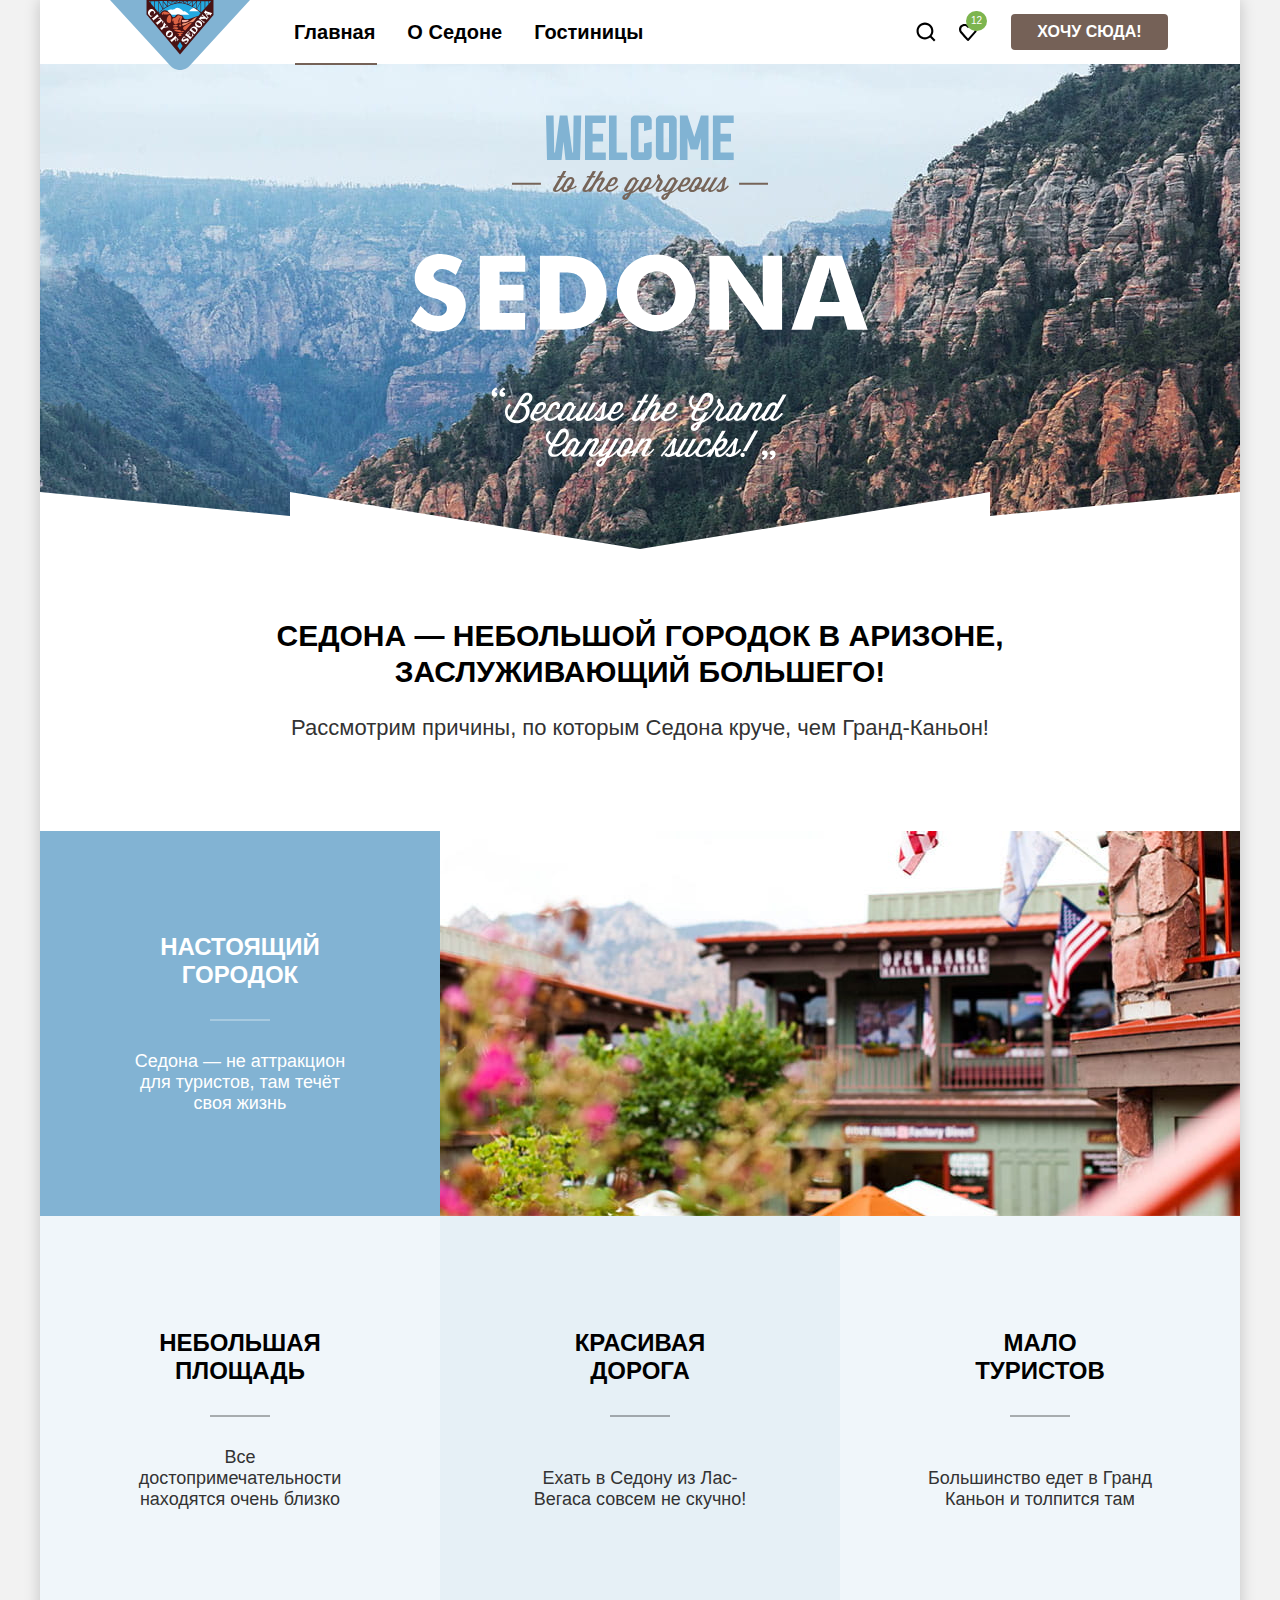
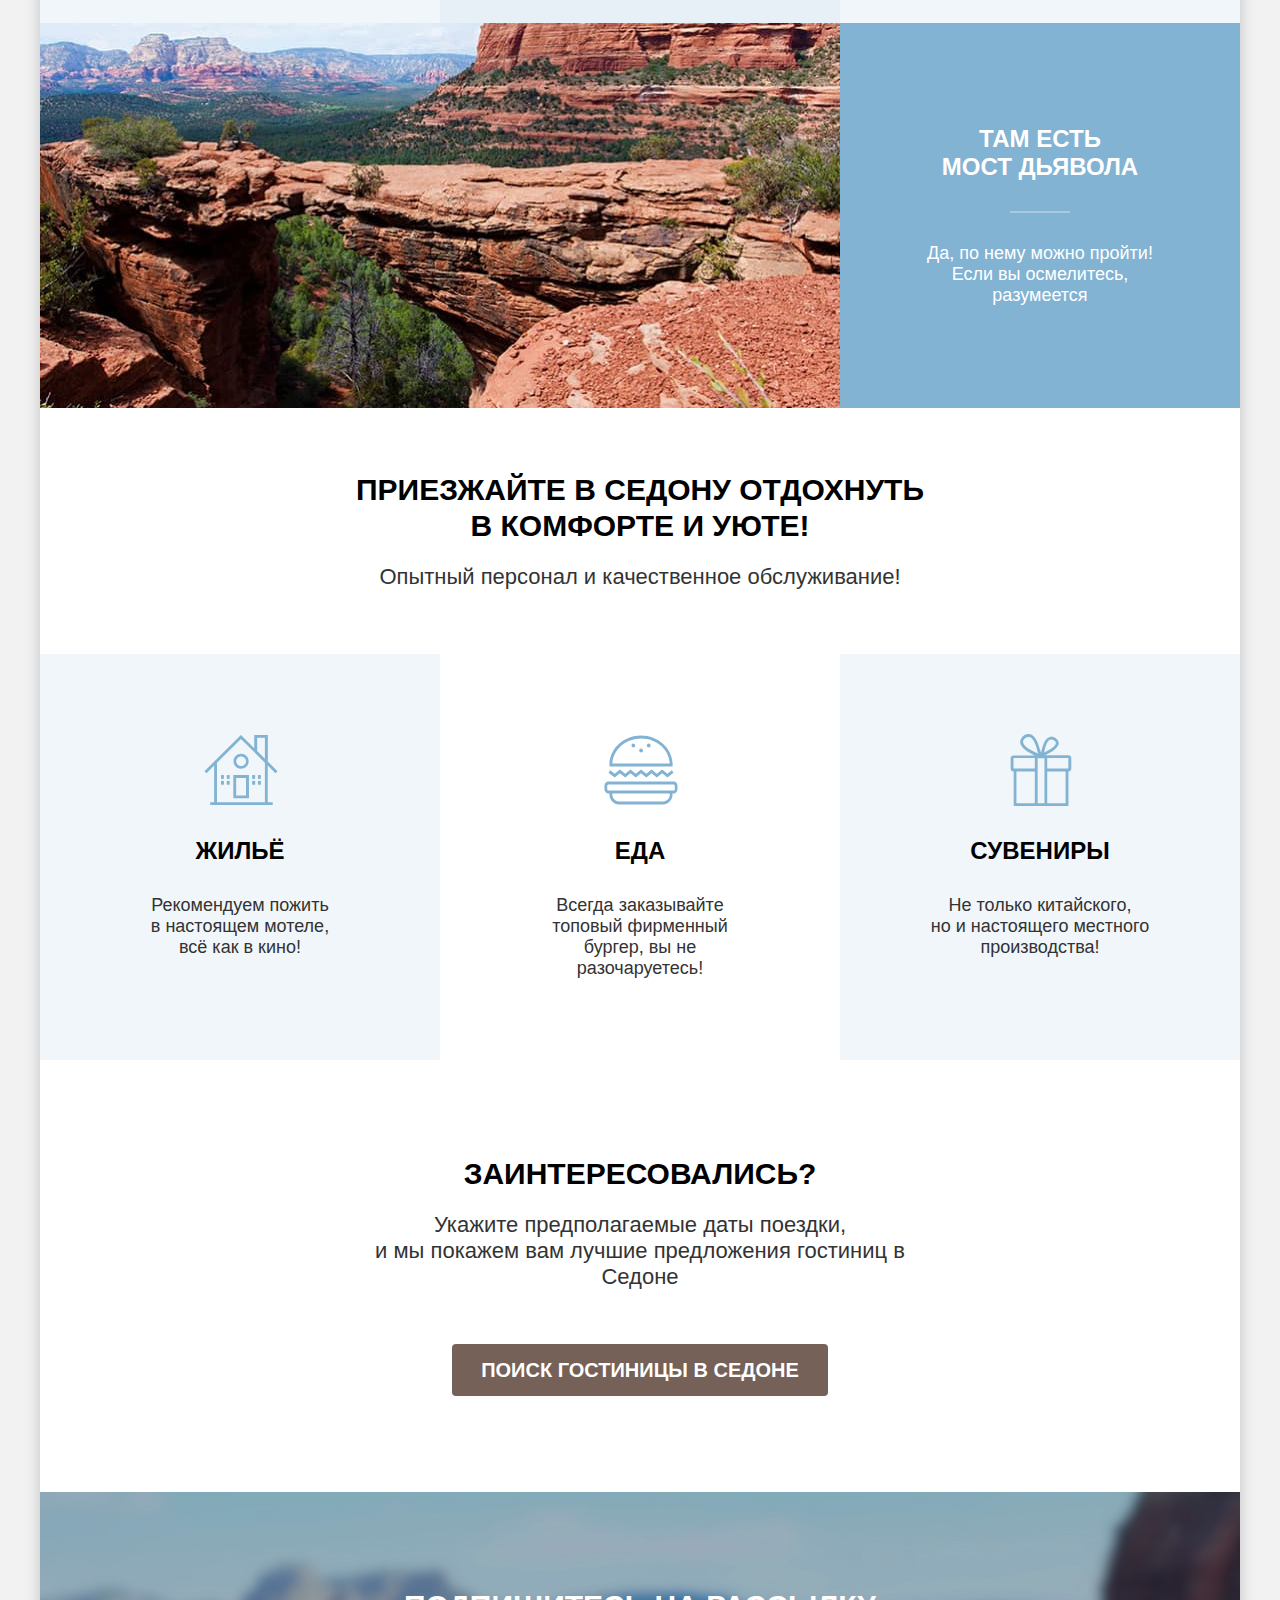
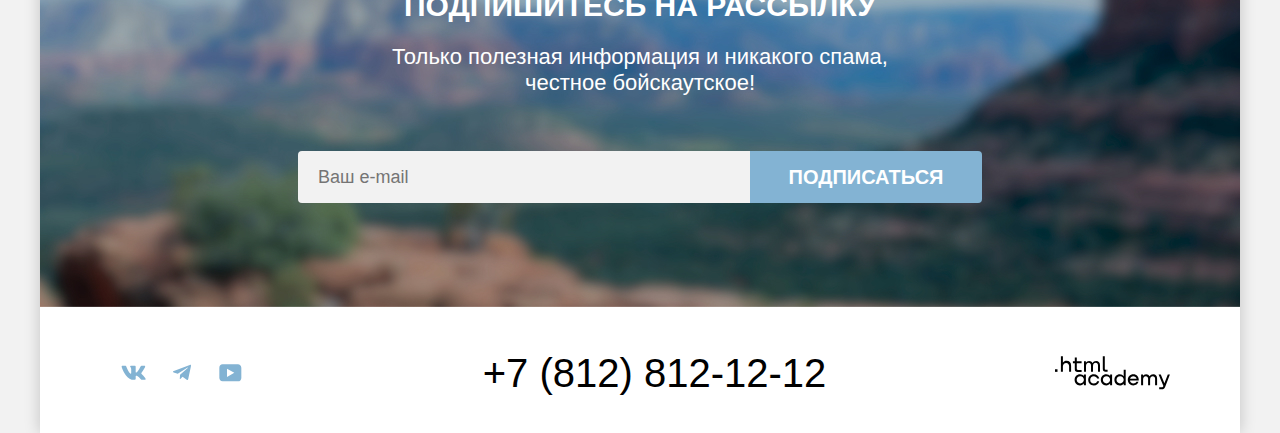
==== commit d6f043fa: "Добавляет попапы, слайдеры, формы" ====
--- a/index.html
+++ b/index.html
@@ -95,7 +95,7 @@
           <ul class="benefits-list">
             <li class="benefits-item benefits-icon-house">
               <h3 class="caption">Жильё</h3>
-              <p class="desc">Рекомендуем пожить <br>в настоящем мотеле, <br>всё как в кино!</p>
+              <p class="desc">Рекомендуем пожить в&nbsp;настоящем мотеле, <br>всё как в кино!</p>
             </li>
             <li class="benefits-item benefits-item-foot">
               <h3 class="caption">Еда</h3>
--- a/styles/styles.css
+++ b/styles/styles.css
@@ -1,3 +1,10 @@
+/*
+* Prefixed by https://autoprefixer.github.io
+* PostCSS: v8.4.14,
+* Autoprefixer: v10.4.7
+* Browsers: > 2% and last 1 version
+*/
+
 @font-face {
   font-family: "PT Sans";
   font-weight: 400;
@@ -114,7 +121,7 @@
 }
 
 .nav-logo {
-  margin-right: 30px;
+  margin-right: 28px;
   margin-bottom: -6px;
   display: block;
   z-index: 1;
@@ -157,14 +164,15 @@
   width: inherit;
   height: 2px;
   background-color: #756257;
-  bottom: 0;
-  left: 16px;
-  right: 16px;
+  bottom: -1px;
+  left: 17px;
+  right: 14px;
 }
 
 .navigation-list {
   margin: 0;
   padding: 0;
+  max-width: 600px;
   display: flex;
   flex-wrap: wrap;
   align-items: center;
@@ -183,15 +191,16 @@
 .navigation-link-search,
 .navigation-link-favorites {
   box-sizing: border-box;
-  min-width: 44px;
+  min-width: 40px;
   min-height: 64px;
-  padding: 12px 22px;
+  padding: 22px 12px;
 }
 
 .navigation-link-search {
-  background-image: url("../images/search.svg");
+  background-image: url("../images/search-icon.svg");
   background-position: center;
   background-repeat: no-repeat;
+  background-size: 20px 20px;
 }
 
 .navigation-link-favorites {
@@ -205,7 +214,7 @@
 }
 
 .number-of-likes {
-  padding: 5px 5px 5px 4px;
+  padding: 5px;
   box-sizing: border-box;
   min-width: 20px;
   min-height: 20px;
@@ -221,7 +230,7 @@
 
 .navigation-button-item {
   margin-left: 20px;
-  min-width: 160px;
+  min-width: 157px;
 }
 
 .main-index,
@@ -293,7 +302,7 @@
 
 .advantages-text{
   width: 400px;
-  padding: 103px 85px;
+  padding: 102px 85px;
   box-sizing: border-box;
 }
 
@@ -341,7 +350,7 @@
   flex-direction: column;
   box-sizing: border-box;
   width: 400px;
-  padding: 103px 85px;
+  padding: 113px 85px;
 }
 
 .advantages-beautiful-road{
@@ -349,7 +358,7 @@
   flex-direction: column;
   box-sizing: border-box;
   width: 400px;
-  padding: 103px 85px;
+  padding: 113px 85px;
 }
 
 .advantages-item .caption::after{
@@ -394,10 +403,10 @@
   flex-direction: column;
   box-sizing: border-box;
   width: 400px;
-  padding: 152px 85px 80px;
+  padding: 153px 85px 81px;
   background-size: 75px 72px;
   background-repeat: no-repeat;
-  background-position: 50% 81px;
+  background-position: 50% 80px;
 }
 
 .benefits-item .caption {
@@ -419,7 +428,7 @@
 }
 
 .search-hotel{
- padding: 96px 304px;
+ padding: 96px 300px;
 }
 
 .search-hotel-container{
@@ -461,7 +470,7 @@
 }
 
 .subscribe-section .text-section {
-  margin-bottom: 54px;
+  margin-bottom: 55px;
   padding: 0;
 }
 
@@ -559,7 +568,7 @@
   line-height: 40px;
   text-transform: uppercase;
   text-decoration: none;
-  padding: 5px 0;
+  padding: 5px 0 9px;
   margin: 0 auto;
 }
 
@@ -582,7 +591,6 @@
   display: block;
   color: #000000;
   margin-left: 40px;
-  padding: 8px 0;
 }
 
 .filter-content{
@@ -597,7 +605,7 @@
 }
 
 .filter-container{
-  padding: 35px 70px 70px;
+  padding: 35px 70px 65px;
 }
 
 .content-title{
@@ -695,11 +703,13 @@
   max-width: 288px;
 }
 
-.filter-title{
+.filter-title {
+  padding: 0;
   font-size: 20px;
   font-weight: 700;
   line-height: 24px;
   margin-bottom: 32px;
+  text-transform: capitalize;
 }
 
 .filter-list{
@@ -785,13 +795,14 @@
 .price-wrapper{
   display: flex;
   justify-content: center;
-  margin-bottom: 36px;
+  margin-bottom: 44px;
 }
 
 .price-input{
-  appearance: textfield;
+  -webkit-appearance: textfield;
+          appearance: textfield;
   width: 143px;
-  padding: 12px 41px 12px 10px;
+  padding: 12px 40px 12px 20px;
   box-sizing: border-box;
   border: none;
   color:  #000000;
@@ -805,7 +816,8 @@
 
 .price-input::-webkit-outer-spin-button,
 .price-input::-webkit-inner-spin-button{
-  appearance: none;
+  -webkit-appearance: none;
+          appearance: none;
   margin: 0;
 }
 
@@ -937,7 +949,6 @@
 }
 
 .select-caption{
-  margin: 0;
   margin-right: auto;
   font-size: 30px;
   font-weight: 700;
@@ -946,8 +957,8 @@
 }
 
 .select-control{
-  width: 292px;
-  padding: 12px 35px 11px 10px;
+  min-width: 292px;
+  padding: 12px 35px 12px 10px;
   margin-right: 70px;
   box-sizing: border-box;
   border-radius: 4px;
@@ -955,7 +966,8 @@
   font-size: 18px;
   font-weight: 400;
   line-height: 21px;
-  appearance: none;
+  -webkit-appearance: none;
+          appearance: none;
   background-image: url("../images/vector.svg");
   background-repeat: no-repeat;
   background-position: right 20px top 20px;
@@ -1014,25 +1026,24 @@
   border-color: #000000;
 }
 
-.view-button-link:focus{
+.view-button-link:focus {
   border-color: #68A2CA;
 }
 
-.view-button-link:active{
+.view-button-link:active {
   border-color: #000000;
 }
 
-.catalog-list{
-  padding: 0;
-  margin: 0;
-  margin-bottom: 40px;
+.catalog-list {
+  padding: 0;
+  margin: 0;
   list-style-type: none;
   display: grid;
   grid-template-columns: repeat(3, 340px);
   gap: 20px;
 }
 
-.card-item{
+.card-item {
   padding: 20px;
   box-sizing: border-box;
   border: 1px solid #E6E6E6;
@@ -1043,11 +1054,11 @@
   gap: 16px 20px;
 }
 
-.card-item-link{
+.card-item-link {
   grid-column: 1/-1;
 }
 
-.card-item-link img{
+.card-item-link img {
   display: block;
   object-fit: contain;
   max-width: 100%;
@@ -1114,10 +1125,21 @@
   box-sizing: border-box;
 }
 
+
+.pagination::before {
+  content: "";
+  display: block;
+  border-bottom: 0 solid #E6E6E6;
+  width: 100%;
+  background-color: #E6E6E6;
+  box-shadow: 0 4px 4px 0 rgba(0, 0, 0, 0.25);
+  margin-top: 40px;
+  margin-bottom: 30px;
+}
+
 .pagination{
   list-style-type: none;
   margin: 0;
-  margin-top: 40px;
   padding: 0;
   display: flex;
   flex-wrap: wrap;
@@ -1128,7 +1150,7 @@
   display: block;
   min-width: 60px;
   min-height: 60px;
-  padding: 11px 0 13px;
+  padding: 10px 0 12px;
   box-sizing: border-box;
   background-color: #82B3D3;
   border: 1px solid #82B3D3;
@@ -1166,7 +1188,7 @@
 }
 
 .last-pagination-link{
-  padding: 11px 18px 13px;
+  padding: 10px 18px 12px;
 }
 
 .pagination-link:not(.pagination-current):hover{
@@ -1190,11 +1212,11 @@
   height: 100%;
   display: flex;
 }
-/*
+
 .modal-container-close{
   display: none;
 }
-*/
+
 .modal{
   margin: auto;
   width: 717px;
@@ -1260,9 +1282,10 @@
   margin: 0;
 }
 
-.modal-form{
+.date-wrap{
   display: grid;
   grid-template-columns: 138px auto;
+  grid-template-rows: repeat(2, minmax(48px,auto));
   align-items: center;
 }
 
@@ -1273,7 +1296,6 @@
   line-height: 21px;
   grid-column: 2/-1;
   padding: 4px 20px;
-  min-height: 40px;
   align-self: flex-start;
 }
 
@@ -1341,12 +1363,14 @@
   font-size: 18px;
   font-weight: 700;
   line-height: 20px;
-  appearance: textfield;
+  -webkit-appearance: textfield;
+          appearance: textfield;
 }
 
 .quantity-input::-webkit-outer-spin-button,
 .quantity-input::-webkit-inner-spin-button{
-  appearance: none;
+  -webkit-appearance: none;
+          appearance: none;
   margin: 0;
 }
 
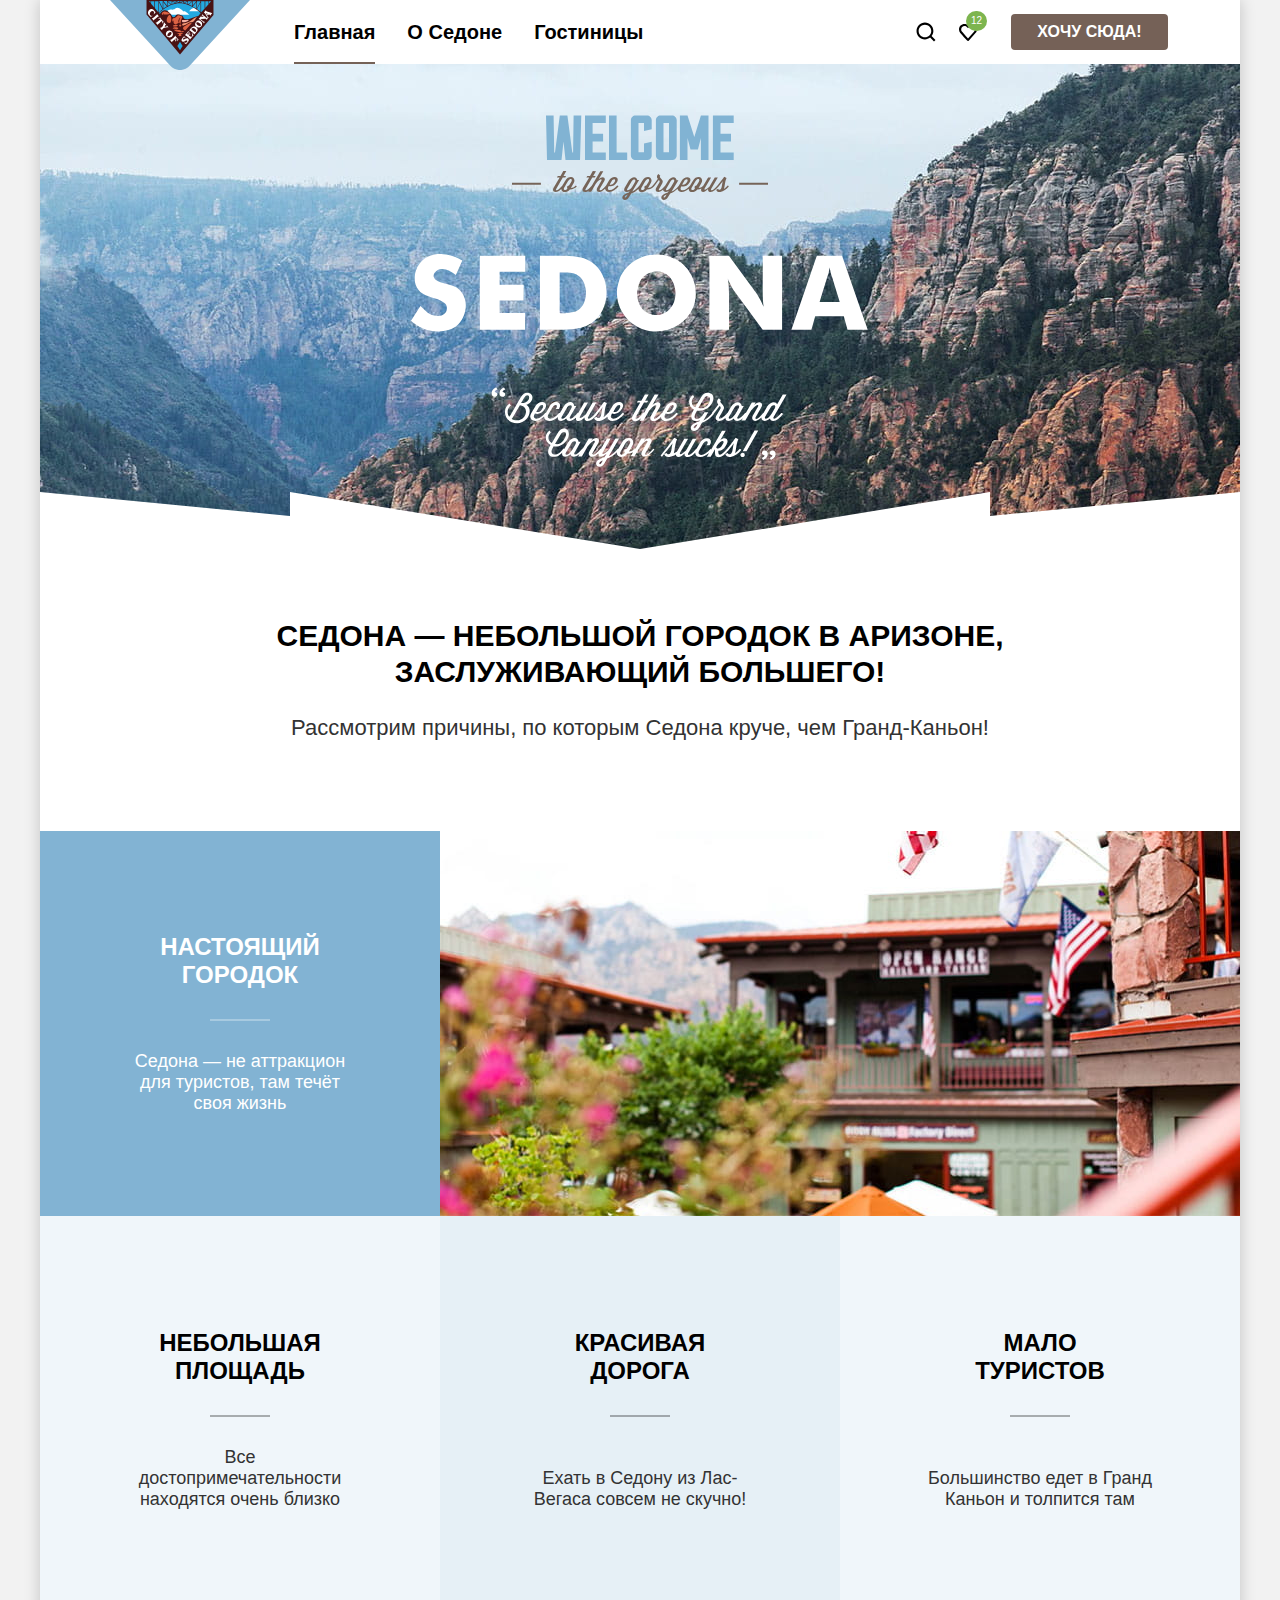
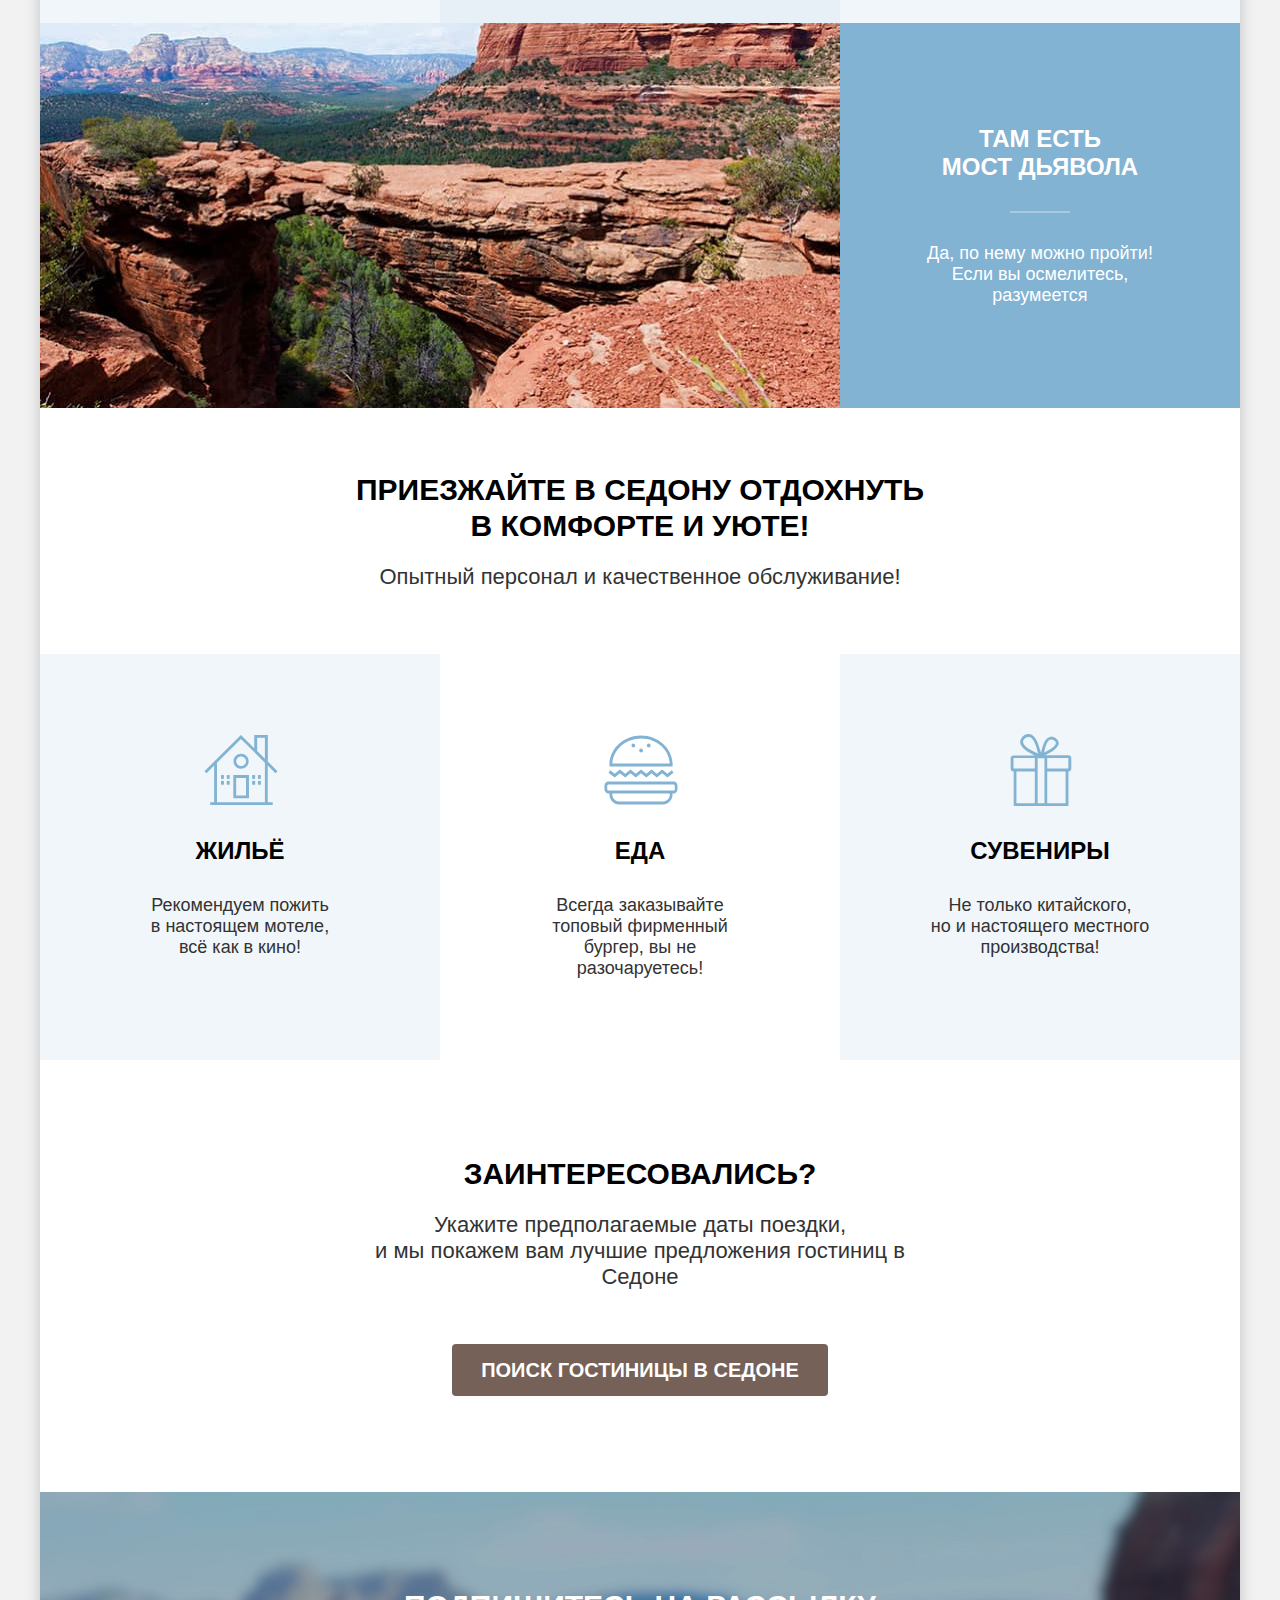
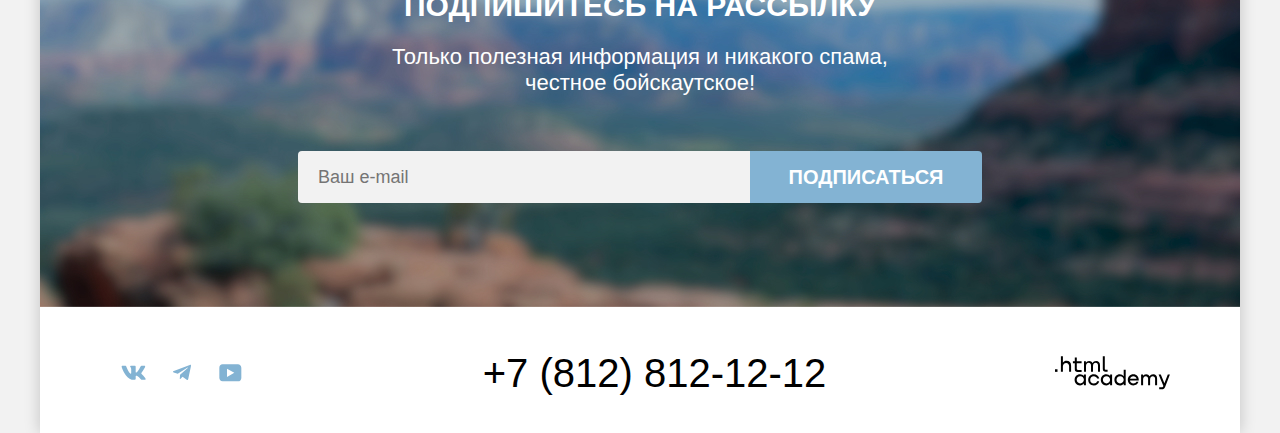
==== commit f16c2e83: "Merge pull request #8 from NargizaSalikhova/master" ====
--- a/index.html
+++ b/index.html
@@ -8,7 +8,7 @@
   </head>
   <body>
     <div class="page-container">
-      <header class="page-header">
+      <header class="page-header" data-test="header">
         <a class="nav-logo" href="index.html">
           <img class="logo" src="images/logo-sedona.svg" width="140" height="70" alt="Логотип города Седона.">
         </a>
@@ -45,14 +45,14 @@
         </nav>
       </header>
 
-      <main class="main-index">
+      <main class="main-index" data-test="main">
 
-        <section class="hero">
+        <section class="hero" data-test="hero">
           <h1 class="visually-hidden">Сайт поиска отелей в городке Седона</h1>
           <img class="hero-image" src="images/welcome-to-sedona.svg" width="458" height="352" alt="Welcome to the gorgeous Sedona. Because the Grand Canyon sucks!">
         </section>
 
-        <section class="advantages">
+        <section class="advantages" data-test="advantages">
 
           <h2 class="lead-section">Седона — небольшой городок в Аризоне, <br>заслуживающий большего!</h2>
           <p class="text-section">Рассмотрим причины, по которым Седона круче, чем Гранд-Каньон!</p>
@@ -87,7 +87,7 @@
           </ul>
         </section>
 
-        <section class="benefits">
+        <section class="benefits" data-test="service">
 
           <h2 class="lead-section benefits-lead">Приезжайте в Седону отдохнуть<br> в комфорте и уюте!</h2>
           <p class="text-section benefits-text">Опытный персонал и качественное обслуживание!</p>
@@ -108,7 +108,7 @@
           </ul>
         </section>
 
-        <section class="search-hotel">
+        <section class="search-hotel" data-test="search">
           <div class="search-hotel-container">
             <h2 class="visually-hidden">Поиск гостиницы</h2>
             <span class="lead-section search-hotel-lead">Заинтересовались?</span>
@@ -117,7 +117,7 @@
           </div>
         </section>
 
-        <section class="subscribe main-subscribe">
+        <section class="subscribe main-subscribe" data-test="subscribe">
           <h2 class="visually-hidden">Подписка на рассылку</h2>
           <div class="subscribe-section">
             <span class="lead-section subscribe-lead">Подпишитесь на рассылку</span>
@@ -134,7 +134,7 @@
 
       </main>
 
-      <footer class="page-footer">
+      <footer class="page-footer" data-test="footer">
 
         <section class="socials">
           <h2 class="visually-hidden">Мы в социальных сетях</h2>
--- a/styles/styles.css
+++ b/styles/styles.css
@@ -164,9 +164,9 @@
   width: inherit;
   height: 2px;
   background-color: #756257;
-  bottom: -1px;
-  left: 17px;
-  right: 14px;
+  bottom: 0;
+  left: 16px;
+  right: 16px;
 }
 
 .navigation-list {
@@ -246,16 +246,13 @@
   background-image: url("../images/divider.svg"), url("../images/index-background.jpg");
   background-repeat: no-repeat;
   background-position: bottom, center;
-  padding-top: 51px;
-  padding-bottom: 82px;
+  padding: 51px 371px 82px;
   object-fit: cover;
   max-width: 100%;
   height: 100%;
 }
 
 .hero-image {
-  margin-left: auto;
-  margin-right: auto;
   display: block;
 }
 
@@ -403,14 +400,14 @@
   flex-direction: column;
   box-sizing: border-box;
   width: 400px;
-  padding: 153px 85px 81px;
+  padding: 81px 85px;
   background-size: 75px 72px;
   background-repeat: no-repeat;
   background-position: 50% 80px;
 }
 
 .benefits-item .caption {
-  margin-top: 30px;
+  margin-top: 102px;
   margin-bottom: 30px;
 }
 
@@ -958,11 +955,12 @@
 
 .select-control{
   min-width: 292px;
-  padding: 12px 35px 12px 10px;
+  padding: 12px 35px 12px 18px;
   margin-right: 70px;
   box-sizing: border-box;
   border-radius: 4px;
   border: 2px solid #E5E5E5;
+  font-family: inherit;
   font-size: 18px;
   font-weight: 400;
   line-height: 21px;
@@ -1129,12 +1127,12 @@
 .pagination::before {
   content: "";
   display: block;
-  border-bottom: 0 solid #E6E6E6;
+  border-bottom: 1px solid #E6E6E6;
   width: 100%;
   background-color: #E6E6E6;
   box-shadow: 0 4px 4px 0 rgba(0, 0, 0, 0.25);
-  margin-top: 40px;
-  margin-bottom: 30px;
+  margin-top: 38px;
+  margin-bottom: 31px;
 }
 
 .pagination{
@@ -1146,7 +1144,7 @@
   gap: 8px;
 }
 
-.pagination-link{
+.pagination-link {
   display: block;
   min-width: 60px;
   min-height: 60px;
@@ -1165,13 +1163,13 @@
   text-decoration: none;
 }
 
-.pagination-current{
+.pagination-current {
   color: #000000;
   background-color: #F2F2F2;
   border: none
 }
 
-.pagination-item-next{
+.pagination-item-next {
   display: block;
   min-width: 60px;
   height: 60px;
@@ -1187,23 +1185,23 @@
   text-align: center;
 }
 
-.last-pagination-link{
+.last-pagination-link {
   padding: 10px 18px 12px;
 }
 
-.pagination-link:not(.pagination-current):hover{
+.pagination-link:not(.pagination-current):hover {
   background-color: #68A2CA;
 }
 
-.pagination-link:not(.pagination-current):focus{
+.pagination-link:not(.pagination-current):focus {
   background-color: #68A2CA;
 }
 
-.pagination-link:not(.pagination-current):active{
+.pagination-link:not(.pagination-current):active {
   color: #FFFFFF4D;
 }
 
-.modal-container{
+.modal-container {
   position: fixed;
   background-color: rgba(242, 242, 242, 0.8);
   top: 0;
@@ -1213,11 +1211,11 @@
   display: flex;
 }
 
-.modal-container-close{
+.modal-container-close {
   display: none;
 }
 
-.modal{
+.modal {
   margin: auto;
   width: 717px;
   padding: 64px 70px;
@@ -1228,7 +1226,7 @@
   position: relative;
 }
 
-.modal-close-button{
+.modal-close-button {
   position: absolute;
   padding: 0;
   border: none;
@@ -1240,7 +1238,7 @@
   border-radius: 50%;
 }
 
-.modal-close-button::after{
+.modal-close-button::after {
   content: "";
   position: absolute;
   background-image: url("../images/close.svg");
@@ -1252,21 +1250,21 @@
   cursor: pointer;
 }
 
-.modal-close-button:hover{
+.modal-close-button:hover {
   background-color: rgba(230, 230, 230, 1);
 }
 
-.modal-close-button:focus{
+.modal-close-button:focus {
   background-color: rgba(230, 230, 230, 1);
   outline: 3px solid rgba(131, 179, 211, 1);
 }
 
-.modal-close-button:active{
+.modal-close-button:active {
   opacity: 0.3;
   background-color: rgba(230, 230, 230, 1);
 }
 
-.modal-title{
+.modal-title {
   margin: 0;
   margin-bottom: 64px;
   color: #000000;
@@ -1278,18 +1276,18 @@
   padding-right: 40px;
 }
 
-.modal-form p{
-  margin: 0;
-}
-
-.date-wrap{
+.modal-form p {
+  margin: 0;
+}
+
+.date-wrap {
   display: grid;
   grid-template-columns: 138px auto;
   grid-template-rows: repeat(2, minmax(48px,auto));
   align-items: center;
 }
 
-.modal-error{
+.modal-error {
   font-family: inherit;
   font-size: 16px;
   font-weight: 400;
@@ -1299,11 +1297,11 @@
   align-self: flex-start;
 }
 
-.arrival-date-error{
+.arrival-date-error {
   color: #FF5757;
 }
 
-.modal-label{
+.modal-label {
   color: #000000;
   font-family: inherit;
   font-size: 20px;
@@ -1312,7 +1310,7 @@
   text-transform: capitalize;
 }
 
-.field{
+.field {
   color: #000000;
   font-family: inherit;
   font-size: 18px;
@@ -1329,29 +1327,29 @@
   grid-column: 2/-1;
 }
 
-.field:hover{
+.field:hover {
   background-color: #E6E6E6;
 }
 
-.field:focus{
+.field:focus {
   background-color: #E6E6E6;
   outline: 3px solid #83B3D3;
 }
 
-.quantity-wrap{
+.quantity-wrap {
   display: grid;
   grid-template-columns: 138px 110px auto 132px 110px;
   width: 577px;
   align-items: center;
 }
 
-.child-label{
+.child-label {
   width: 85px;
   grid-column: -2/-3;
   position: relative;
 }
 
-.quantity-input{
+.quantity-input {
   background-color: #F2F2F2;
   border: none;
   width: 31px;
@@ -1368,13 +1366,13 @@
 }
 
 .quantity-input::-webkit-outer-spin-button,
-.quantity-input::-webkit-inner-spin-button{
+.quantity-input::-webkit-inner-spin-button {
   -webkit-appearance: none;
           appearance: none;
   margin: 0;
 }
 
-.quantity-button{
+.quantity-button {
   width: 40px;
   height: 48px;
   padding: 14px 10px;
@@ -1385,40 +1383,40 @@
   cursor: pointer;
 }
 
-.plus-button{
+.plus-button {
   border-radius: 0 4px 4px 0;
 }
 
-.quantity-button:hover path{
+.quantity-button:hover path {
   fill: #000000;
   fill-opacity: 1;
 }
 
-.quantity-button:focus path{
+.quantity-button:focus path {
   fill: #000000;
   fill-opacity: 1;
 }
 
-.quantity-button:focus svg{
+.quantity-button:focus svg {
   outline: 3px solid #82B3D3;
   border-radius: 4px;
 }
 
-.quantity-button:active path{
+.quantity-button:active path {
   fill-opacity: 0.2;
 }
 
-.adults-button-wrapper{
+.adults-button-wrapper {
   grid-column: 2/3;
   display: flex;
 }
 
-.child-button-wrapper{
+.child-button-wrapper {
   grid-column: 5/6;
   display: flex;
 }
 
-.tooltip{
+.tooltip {
   position: absolute;
   width: 26px;
   height: 26px;
@@ -1427,7 +1425,7 @@
   transform: translateY(-50%);
 }
 
-.tooltip-toggle{
+.tooltip-toggle {
   border: none;
   padding: 0;
   margin: 0;
@@ -1439,7 +1437,7 @@
   cursor: pointer;
 }
 
-.tooltip-text{
+.tooltip-text {
   display: block;
   color: #FFFFFF;
   font-family: inherit;
@@ -1459,7 +1457,7 @@
   display: none;
 }
 
-.tooltip-text::before{
+.tooltip-text::before {
   content: "";
   position: absolute;
   background-image: url("../images/triangle.svg");
@@ -1475,7 +1473,7 @@
   display: block;
 }
 
-.modal-search-button{
+.modal-search-button {
   grid-column: 1/-1;
   margin-top: 48px;
   width: 577px;
